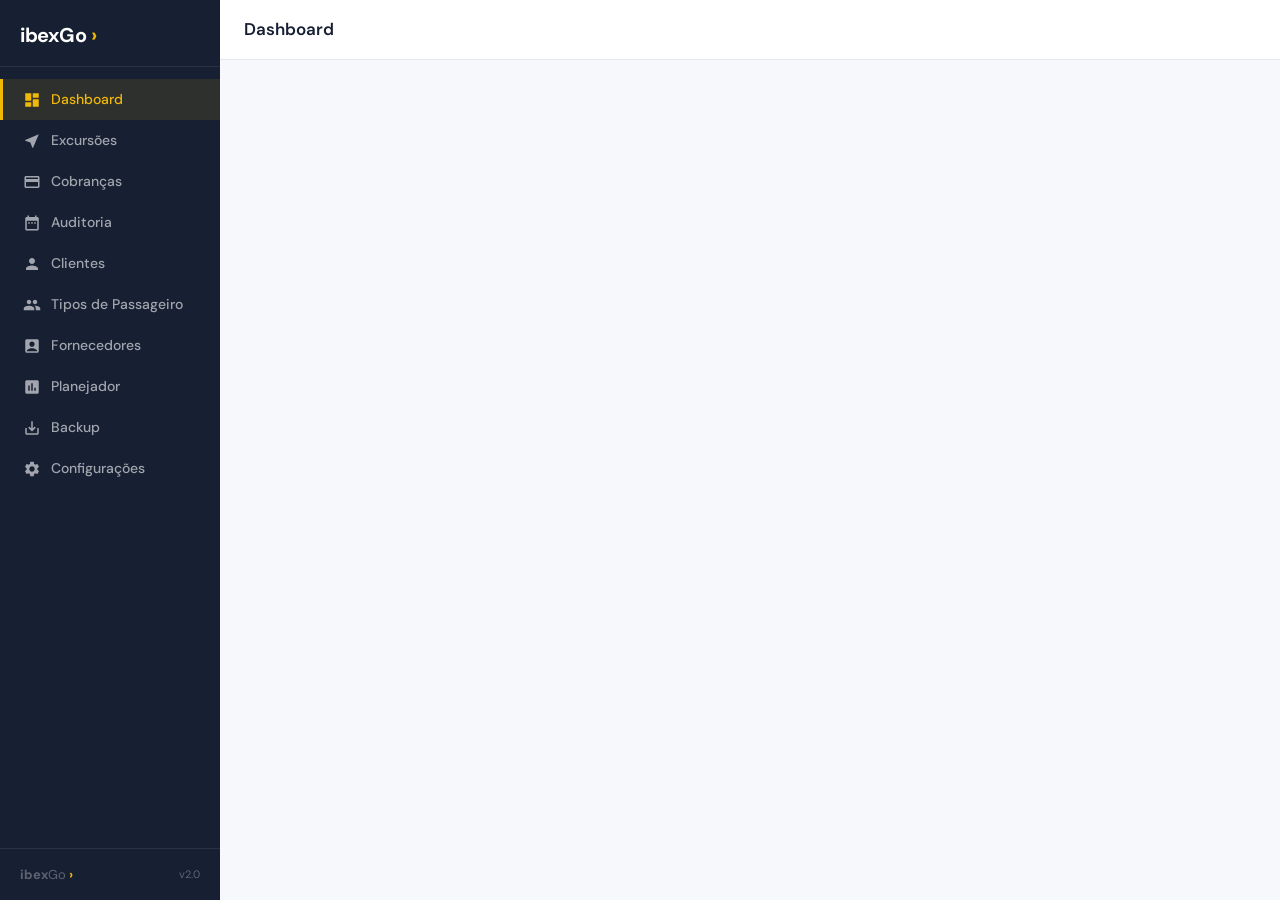
==== static/index.html @ 439acfa5 "v 0.01" ====
<!DOCTYPE html>
<!-- ARQUIVO: ibexgo/Abrir Organizador.html -->
<html lang="pt-BR">
<head>
  <meta charset="UTF-8"/>
  <meta name="viewport" content="width=device-width, initial-scale=1.0"/>
  <title>ibexGo — Organizador de Excursões</title>
  <link rel="preconnect" href="https://fonts.googleapis.com"/>
  <link href="https://fonts.googleapis.com/css2?family=DM+Sans:wght@300;400;500;600;700&display=swap" rel="stylesheet"/>
  <link rel="stylesheet" href="assets/css/style.css"/>
</head>
<body>
<aside class="sidebar" id="sidebar">
  <div class="sidebar-brand">
    <span class="brand-text"><b>ibex</b>Go <span class="brand-arrow">›</span></span>
  </div>
  <nav class="sidebar-nav">
    <a href="#" class="nav-item active" data-page="dashboard">
      <svg viewBox="0 0 24 24"><path d="M3 13h8V3H3v10zm0 8h8v-6H3v6zm10 0h8V11h-8v10zm0-18v6h8V3h-8z"/></svg>Dashboard</a>
    <a href="#" class="nav-item" data-page="excursoes">
      <svg viewBox="0 0 24 24"><path d="M21 3L3 10.53v.98l6.84 2.65L12.48 21h.98L21 3z"/></svg>Excursões</a>
    <a href="#" class="nav-item" data-page="cobrancas">
      <svg viewBox="0 0 24 24"><path d="M20 4H4c-1.11 0-2 .89-2 2v12c0 1.11.89 2 2 2h16c1.11 0 2-.89 2-2V6c0-1.11-.89-2-2-2zm0 14H4v-6h16v6zm0-10H4V6h16v2z"/></svg>Cobranças</a>
    <a href="#" class="nav-item" data-page="auditoria">
      <svg viewBox="0 0 24 24"><path d="M9 11H7v2h2v-2zm4 0h-2v2h2v-2zm4 0h-2v2h2v-2zm2-7h-1V2h-2v2H8V2H6v2H5c-1.11 0-1.99.9-1.99 2L3 20c0 1.1.89 2 2 2h14c1.1 0 2-.9 2-2V6c0-1.1-.9-2-2-2zm0 16H5V9h14v11z"/></svg>Auditoria</a>
    <a href="#" class="nav-item" data-page="clientes">
      <svg viewBox="0 0 24 24"><path d="M12 12c2.21 0 4-1.79 4-4s-1.79-4-4-4-4 1.79-4 4 1.79 4 4 4zm0 2c-2.67 0-8 1.34-8 4v2h16v-2c0-2.66-5.33-4-8-4z"/></svg>Clientes</a>
    <a href="#" class="nav-item" data-page="tiposPassageiro">
      <svg viewBox="0 0 24 24"><path d="M16 11c1.66 0 2.99-1.34 2.99-3S17.66 5 16 5c-1.66 0-3 1.34-3 3s1.34 3 3 3zm-8 0c1.66 0 2.99-1.34 2.99-3S9.66 5 8 5C6.34 5 5 6.34 5 8s1.34 3 3 3zm0 2c-2.33 0-7 1.17-7 3.5V19h14v-2.5c0-2.33-4.67-3.5-7-3.5zm8 0c-.29 0-.62.02-.97.05 1.16.84 1.97 1.97 1.97 3.45V19h6v-2.5c0-2.33-4.67-3.5-7-3.5z"/></svg>Tipos de Passageiro</a>
    <a href="#" class="nav-item" data-page="fornecedores">
      <svg viewBox="0 0 24 24"><path d="M19 3H5c-1.1 0-2 .9-2 2v14c0 1.1.9 2 2 2h14c1.1 0 2-.9 2-2V5c0-1.1-.9-2-2-2zm-7 3c1.93 0 3.5 1.57 3.5 3.5S13.93 13 12 13s-3.5-1.57-3.5-3.5S10.07 6 12 6zm7 13H5v-.23c0-.62.28-1.2.76-1.58C7.47 15.82 9.64 15 12 15s4.53.82 6.24 2.19c.48.38.76.97.76 1.58V19z"/></svg>Fornecedores</a>
    <a href="#" class="nav-item" data-page="planejador">
      <svg viewBox="0 0 24 24"><path d="M19 3H5c-1.1 0-2 .9-2 2v14c0 1.1.9 2 2 2h14c1.1 0 2-.9 2-2V5c0-1.1-.9-2-2-2zM9 17H7v-7h2v7zm4 0h-2V7h2v10zm4 0h-2v-4h2v4z"/></svg>Planejador</a>
    <a href="#" class="nav-item" data-page="backup">
      <svg viewBox="0 0 24 24"><path d="M19 12v7H5v-7H3v7c0 1.1.9 2 2 2h14c1.1 0 2-.9 2-2v-7h-2zm-6 .67l2.59-2.58L17 11.5l-5 5-5-5 1.41-1.41L11 12.67V3h2z"/></svg>Backup</a>
    <a href="#" class="nav-item" data-page="configuracoes">
      <svg viewBox="0 0 24 24"><path d="M19.14 12.94c.04-.3.06-.61.06-.94 0-.32-.02-.64-.07-.94l2.03-1.58c.18-.14.23-.41.12-.61l-1.92-3.32c-.12-.22-.37-.29-.59-.22l-2.39.96c-.5-.38-1.03-.7-1.62-.94l-.36-2.54c-.04-.24-.24-.41-.48-.41h-3.84c-.24 0-.43.17-.47.41l-.36 2.54c-.59.24-1.13.57-1.62.94l-2.39-.96c-.22-.08-.47 0-.59.22L2.74 8.87c-.12.21-.08.47.12.61l2.03 1.58c-.05.3-.09.63-.09.94s.02.64.07.94l-2.03 1.58c-.18.14-.23.41-.12.61l1.92 3.32c.12.22.37.29.59.22l2.39-.96c.5.38 1.03.7 1.62.94l.36 2.54c.05.24.24.41.48.41h3.84c.24 0 .44-.17.47-.41l.36-2.54c.59-.24 1.13-.56 1.62-.94l2.39.96c.22.08.47 0 .59-.22l1.92-3.32c.12-.22.07-.47-.12-.61l-2.01-1.58zM12 15.6c-1.98 0-3.6-1.62-3.6-3.6s1.62-3.6 3.6-3.6 3.6 1.62 3.6 3.6-1.62 3.6-3.6 3.6z"/></svg>Configurações</a>
  </nav>
  <div class="sidebar-footer">
    <span><b>ibex</b>Go <span class="brand-arrow">›</span></span>
    <small>v2.0</small>
  </div>
</aside>

<div class="main-wrapper">
  <header class="topbar">
    <button class="menu-toggle" id="menuToggle">
      <svg viewBox="0 0 24 24"><path d="M3 18h18v-2H3v2zm0-5h18v-2H3v2zm0-7v2h18V6H3z"/></svg>
    </button>
    <div class="topbar-title" id="topbarTitle">Dashboard</div>
    <div id="backupIndicator" style="display:flex;align-items:center;margin-right:4px"></div>
    <div class="topbar-actions" id="topbarActions"></div>
  </header>
  <main class="content" id="mainContent"></main>
</div>

<div class="modal-overlay" id="modalOverlay" style="display:none">
  <div class="modal" id="modal">
    <div class="modal-header">
      <h3 id="modalTitle">Título</h3>
      <button class="modal-close" id="modalClose">✕</button>
    </div>
    <div class="modal-body" id="modalBody"></div>
    <div class="modal-footer" id="modalFooter"></div>
  </div>
</div>
<div class="toast-container" id="toastContainer"></div>

<script src="assets/js/db.js"></script>
<script src="assets/js/utils.js"></script>
<script src="assets/js/license.js"></script>
<script src="assets/js/backup.js"></script>
<script src="assets/js/pdf.js"></script>
<script src="assets/js/planner.js"></script>
<script src="assets/js/xlsx.full.min.js"></script>
<script src="assets/js/app-excel.js"></script>
<script src="assets/js/app-core.js"></script>
<script src="assets/js/app-excursao.js"></script>
<script src="assets/js/app-global.js"></script>
<script src="assets/js/app-utils.js"></script>
</body>
</html>
---- static/assets/css/style.css ----
/* ==============================================
   ARQUIVO: ibexgo/assets/css/style.css
   ============================================== */

*, *::before, *::after { box-sizing: border-box; margin: 0; padding: 0; }

:root {
  --blue: #14539B;
  --gold: #F2B807;
  --white: #FFFFFF;
  --bg: #F6F8FB;
  --dark: #172033;
  --gray: #667085;
  --green: #12B76A;
  --red: #F04438;
  --orange: #F79009;
  --border: #E4E7EC;
  --shadow: 0 1px 4px rgba(20,40,80,.07), 0 4px 16px rgba(20,40,80,.06);
  --shadow-md: 0 4px 24px rgba(20,40,80,.12);
  --radius: 12px;
  --radius-sm: 8px;
  --sidebar-w: 220px;
  --topbar-h: 60px;
}

body {
  font-family: 'DM Sans', system-ui, sans-serif;
  background: var(--bg);
  color: var(--dark);
  font-size: 15px;
  line-height: 1.5;
  display: flex;
  min-height: 100vh;
}

/* ===== SIDEBAR ===== */
.sidebar {
  width: var(--sidebar-w);
  background: var(--dark);
  display: flex;
  flex-direction: column;
  position: fixed;
  top: 0; left: 0; bottom: 0;
  z-index: 100;
  transition: transform .25s ease;
}
.sidebar-brand { padding: 20px 20px 16px; border-bottom: 1px solid rgba(255,255,255,.08); }
.brand-text { font-size: 20px; font-weight: 700; color: #fff; letter-spacing: -.3px; }
.brand-arrow { color: var(--gold); font-weight: 800; }
.sidebar-nav { flex: 1; padding: 12px 0; }
.nav-item {
  display: flex; align-items: center; gap: 10px;
  padding: 10px 20px;
  color: rgba(255,255,255,.6);
  text-decoration: none;
  font-size: 14px; font-weight: 500;
  transition: background .15s, color .15s;
  border-left: 3px solid transparent;
}
.nav-item svg { width: 18px; height: 18px; fill: currentColor; flex-shrink: 0; }
.nav-item:hover { background: rgba(255,255,255,.06); color: #fff; }
.nav-item.active { background: rgba(242,184,7,.1); color: var(--gold); border-left-color: var(--gold); }
.sidebar-footer {
  padding: 16px 20px;
  border-top: 1px solid rgba(255,255,255,.08);
  color: rgba(255,255,255,.3);
  font-size: 13px;
  display: flex; align-items: center; justify-content: space-between;
}

/* ===== TOPBAR ===== */
.main-wrapper { margin-left: var(--sidebar-w); flex: 1; min-height: 100vh; display: flex; flex-direction: column; }
.topbar {
  height: var(--topbar-h);
  background: var(--white);
  border-bottom: 1px solid var(--border);
  display: flex; align-items: center; gap: 12px;
  padding: 0 24px;
  position: sticky; top: 0; z-index: 50;
}
.menu-toggle { display: none; background: none; border: none; cursor: pointer; padding: 4px; color: var(--dark); }
.menu-toggle svg { width: 22px; height: 22px; fill: currentColor; }
.topbar-title { font-size: 17px; font-weight: 600; flex: 1; }
.topbar-actions { display: flex; gap: 8px; align-items: center; }

/* ===== CONTENT ===== */
.content { flex: 1; padding: 28px 28px 48px; max-width: 1200px; width: 100%; }

/* ===== CARDS ===== */
.card { background: var(--white); border-radius: var(--radius); box-shadow: var(--shadow); border: 1px solid var(--border); }
.card-body { padding: 20px 24px; }
.card-header { padding: 18px 24px 0; display: flex; align-items: center; justify-content: space-between; }
.card-title { font-size: 14px; font-weight: 600; color: var(--gray); text-transform: uppercase; letter-spacing: .5px; }

/* ===== STAT CARDS ===== */
.stats-grid { display: grid; grid-template-columns: repeat(auto-fill, minmax(200px, 1fr)); gap: 16px; margin-bottom: 28px; }
.stat-card { background: var(--white); border-radius: var(--radius); border: 1px solid var(--border); padding: 20px 22px; }
.stat-label { font-size: 12px; font-weight: 600; color: var(--gray); text-transform: uppercase; letter-spacing: .5px; margin-bottom: 6px; }
.stat-value { font-size: 22px; font-weight: 700; color: var(--dark); letter-spacing: -.5px; line-height: 1.2; word-break: break-word; overflow-wrap: break-word; }
.stat-value.green { color: var(--green); }
.stat-value.orange { color: var(--orange); }
.stat-value.red { color: var(--red); }
.stat-value.blue { color: var(--blue); }
/* Valores monetários nos KPI cards: escala menor para não estourar */
.stat-card .sv-currency { font-size: clamp(14px, 1.4vw, 20px); }
/* Nas células da tabela: tamanho fixo normal */
td.sv-currency { font-size: 14px !important; }

/* ===== EXCURSAO CARDS ===== */
.excursoes-grid { display: grid; grid-template-columns: repeat(auto-fill, minmax(320px, 1fr)); gap: 20px; }
.exc-card {
  background: var(--white);
  border-radius: var(--radius);
  border: 1px solid var(--border);
  box-shadow: var(--shadow);
  overflow: hidden;
  cursor: pointer;
  transition: box-shadow .15s, transform .1s;
}
.exc-card:hover { box-shadow: var(--shadow-md); transform: translateY(-2px); }
.exc-card-header { padding: 18px 20px 14px; border-bottom: 1px solid var(--border); display: flex; align-items: flex-start; justify-content: space-between; gap: 10px; }
.exc-card-label { width: 10px; height: 10px; border-radius: 50%; flex-shrink: 0; margin-top: 5px; }
.exc-card-info { flex: 1; }
.exc-card-name { font-size: 16px; font-weight: 700; color: var(--dark); }
.exc-card-dest { font-size: 13px; color: var(--gray); margin-top: 2px; }
.exc-card-date { font-size: 12px; color: var(--gray); background: var(--bg); padding: 3px 8px; border-radius: 20px; white-space: nowrap; }
.exc-card-body { padding: 14px 20px; }
.exc-card-row { display: flex; align-items: center; justify-content: space-between; font-size: 13px; color: var(--gray); margin-bottom: 6px; }
.exc-card-row span:last-child { font-weight: 600; color: var(--dark); }
.exc-card-footer { padding: 12px 20px; background: var(--bg); display: flex; align-items: center; justify-content: space-between; }

/* ===== BADGES ===== */
.badge {
  display: inline-flex; align-items: center; gap: 5px;
  padding: 3px 10px; border-radius: 20px;
  font-size: 12px; font-weight: 600;
}
.badge-green  { background: #DCFCE7; color: #16A34A; }
.badge-yellow { background: #FEF9C3; color: #A16207; }
.badge-orange { background: #FFEDD5; color: #C2410C; }
.badge-red    { background: #FEE2E2; color: #B91C1C; }
.badge-blue   { background: #DBEAFE; color: #1D4ED8; }
.badge-gray   { background: #F3F4F6; color: #6B7280; }

/* ===== BUTTONS ===== */
.btn {
  display: inline-flex; align-items: center; gap: 7px;
  padding: 9px 18px;
  border-radius: var(--radius-sm);
  font-family: 'DM Sans', sans-serif;
  font-size: 14px; font-weight: 600;
  border: none; cursor: pointer;
  transition: opacity .15s, transform .1s, background .15s;
  text-decoration: none;
  white-space: nowrap;
}
.btn:hover { opacity: .88; }
.btn:active { transform: scale(.98); }
.btn-primary { background: var(--blue); color: #fff; }
.btn-primary:hover { opacity: 1; background: #1161b3; }
.btn-gold { background: var(--gold); color: var(--dark); }
.btn-gold:hover { opacity: 1; background: #e0aa00; }
.btn-outline { background: transparent; color: var(--dark); border: 1.5px solid var(--border); }
.btn-outline:hover { opacity: 1; background: var(--bg); border-color: #c8cfd9; }
.btn-danger { background: var(--red); color: #fff; }
.btn-danger:hover { opacity: 1; background: #d63027; }
.btn-success { background: var(--green); color: #fff; }
.btn-sm { padding: 6px 12px; font-size: 13px; }
.btn svg { width: 16px; height: 16px; fill: currentColor; flex-shrink: 0; }

/* ===== FORMS ===== */
.form-group { margin-bottom: 18px; }
.form-label { display: block; font-size: 13px; font-weight: 600; color: var(--dark); margin-bottom: 6px; }
.form-control {
  width: 100%; padding: 9px 13px;
  border: 1.5px solid var(--border);
  border-radius: var(--radius-sm);
  font-family: 'DM Sans', sans-serif;
  font-size: 14px; color: var(--dark);
  background: var(--white);
  outline: none; transition: border-color .15s, box-shadow .15s;
}
.form-control:focus { border-color: var(--blue); box-shadow: 0 0 0 3px rgba(20,83,155,.1); }
.form-control::placeholder { color: #b0b7c3; }
select.form-control { cursor: pointer; }
.form-row { display: grid; grid-template-columns: repeat(auto-fill, minmax(200px, 1fr)); gap: 16px; }
.form-hint { font-size: 12px; color: var(--gray); margin-top: 4px; }

/* ===== TABLE ===== */
.table-wrapper { overflow-x: auto; border-radius: var(--radius); border: 1px solid var(--border); }
table { width: 100%; border-collapse: collapse; background: var(--white); }
thead tr { background: var(--bg); }
th { padding: 11px 14px; text-align: left; font-size: 12px; font-weight: 700; color: var(--gray); text-transform: uppercase; letter-spacing: .4px; border-bottom: 1px solid var(--border); white-space: nowrap; }
td { padding: 12px 14px; font-size: 14px; color: var(--dark); border-bottom: 1px solid var(--border); vertical-align: middle; }
tbody tr:last-child td { border-bottom: none; }
tbody tr:hover { background: #F9FAFB; }
.td-actions { display: flex; gap: 6px; }

/* ===== TABS ===== */
.tabs { display: flex; gap: 2px; border-bottom: 2px solid var(--border); margin-bottom: 24px; overflow-x: auto; }
.tab-btn {
  padding: 10px 16px;
  font-family: 'DM Sans', sans-serif;
  font-size: 14px; font-weight: 500;
  color: var(--gray); background: none; border: none;
  cursor: pointer; border-bottom: 2px solid transparent;
  margin-bottom: -2px; white-space: nowrap;
  transition: color .15s;
}
.tab-btn.active { color: var(--blue); border-bottom-color: var(--blue); font-weight: 600; }
.tab-btn:hover:not(.active) { color: var(--dark); }

/* ===== MODAL ===== */
.modal-overlay {
  position: fixed; inset: 0;
  background: rgba(23,32,51,.55);
  display: flex; align-items: center; justify-content: center;
  z-index: 200; padding: 20px;
  backdrop-filter: blur(2px);
}
.modal {
  background: var(--white);
  border-radius: var(--radius);
  box-shadow: var(--shadow-md);
  width: 100%; max-width: 600px;
  max-height: 90vh;
  display: flex; flex-direction: column;
  animation: modalIn .2s ease;
}
@keyframes modalIn { from { opacity:0; transform:scale(.96) translateY(8px); } to { opacity:1; transform:scale(1) translateY(0); } }
.modal-header { padding: 20px 24px 16px; border-bottom: 1px solid var(--border); display: flex; align-items: center; justify-content: space-between; flex-shrink: 0; }
.modal-header h3 { font-size: 17px; font-weight: 700; }
.modal-close { background: none; border: none; font-size: 18px; cursor: pointer; color: var(--gray); padding: 4px 8px; border-radius: 6px; line-height: 1; }
.modal-close:hover { background: var(--bg); color: var(--dark); }
.modal-body { padding: 20px 24px; overflow-y: auto; flex: 1; }
.modal-footer { padding: 14px 24px; border-top: 1px solid var(--border); display: flex; justify-content: flex-end; gap: 10px; flex-shrink: 0; }
.modal-lg { max-width: 800px; }
.modal-xl { max-width: 960px; }

/* ===== TOAST ===== */
.toast-container { position: fixed; bottom: 24px; right: 24px; z-index: 500; display: flex; flex-direction: column; gap: 10px; pointer-events: none; }
.toast {
  background: var(--dark); color: #fff;
  padding: 12px 18px; border-radius: var(--radius-sm);
  font-size: 14px; font-weight: 500;
  box-shadow: var(--shadow-md);
  animation: toastIn .25s ease;
  min-width: 240px;
  display: flex; align-items: center; gap: 10px;
  border-left: 4px solid var(--green);
  pointer-events: all;
}
.toast.error { border-left-color: var(--red); }
.toast.warn  { border-left-color: var(--orange); }
@keyframes toastIn { from { opacity:0; transform:translateX(30px); } to { opacity:1; transform:translateX(0); } }

/* ===== SEAT MAP ===== */
.seat-map-wrap { background: var(--bg); border-radius: var(--radius); padding: 20px; border: 1px solid var(--border); }
.seat-bus { display: flex; flex-direction: column; gap: 8px; max-width: 340px; margin: 0 auto; }
.seat-row { display: grid; grid-template-columns: 1fr 1fr 40px 1fr 1fr; gap: 6px; align-items: center; }
.seat {
  width: 100%; aspect-ratio: 1;
  border-radius: var(--radius-sm);
  border: 1.5px solid var(--border);
  background: var(--white);
  cursor: pointer;
  font-size: 11px; font-weight: 600;
  display: flex; flex-direction: column;
  align-items: center; justify-content: center;
  gap: 2px;
  transition: transform .1s, box-shadow .1s;
  min-height: 52px;
  text-align: center;
  line-height: 1.2;
  padding: 3px;
  overflow: hidden;
}
.seat:hover { transform: scale(1.06); box-shadow: 0 2px 8px rgba(0,0,0,.14); }
.seat.free      { background: var(--white); border-color: var(--border); color: var(--gray); }
.seat.reserved  { background: #FEF9C3; border-color: #FDE047; color: #A16207; }
.seat.confirmed { background: #DCFCE7; border-color: #86EFAC; color: #166534; }
.seat.blocked   { background: #F3F4F6; border-color: #D1D5DB; color: #9CA3AF; cursor: not-allowed; }
.seat.cancelled { background: #FEE2E2; border-color: #FCA5A5; color: #B91C1C; }
.seat-legend { display: flex; flex-wrap: wrap; gap: 12px; margin-top: 16px; }
.legend-item { display: flex; align-items: center; gap: 6px; font-size: 12px; color: var(--gray); }
.legend-dot { width: 14px; height: 14px; border-radius: 4px; border: 1.5px solid; flex-shrink: 0; }

/* ===== FINANCIAL SUMMARY ===== */
.fin-summary { background: var(--white); border-radius: var(--radius); border: 1px solid var(--border); padding: 20px 24px; }
.fin-bar-wrap { margin: 16px 0 8px; }
.fin-bar-track { background: var(--border); border-radius: 20px; height: 10px; overflow: hidden; }
.fin-bar-fill { height: 100%; border-radius: 20px; background: var(--green); transition: width .5s ease; }
.fin-bar-fill.orange { background: var(--orange); }
.fin-bar-fill.red { background: var(--red); }
.fin-msg { margin-top: 12px; padding: 12px 16px; border-radius: var(--radius-sm); font-size: 14px; font-weight: 500; }
.fin-msg.success { background: #DCFCE7; color: #166534; }
.fin-msg.warn    { background: #FFEDD5; color: #C2410C; }
.fin-msg.danger  { background: #FEE2E2; color: #B91C1C; }

/* ===== PAGE HEADER ===== */
.page-header { display: flex; align-items: center; justify-content: space-between; margin-bottom: 24px; gap: 12px; flex-wrap: wrap; }
.page-header h1 { font-size: 22px; font-weight: 700; }
.page-header-sub { font-size: 14px; color: var(--gray); margin-top: 2px; }
.section-title { font-size: 16px; font-weight: 700; margin-bottom: 14px; }

/* ===== FILTER BAR ===== */
.filter-bar { display: flex; gap: 10px; margin-bottom: 16px; flex-wrap: wrap; }
.search-input { flex: 1; min-width: 200px; }

/* ===== EXCURSAO DETAIL ===== */
.back-link { display: inline-flex; align-items: center; gap: 6px; font-size: 14px; font-weight: 500; color: var(--blue); text-decoration: none; margin-bottom: 18px; cursor: pointer; background: none; border: none; }
.back-link:hover { text-decoration: underline; }
.back-link svg { width: 16px; height: 16px; fill: currentColor; }
.exc-detail-hero { background: var(--blue); color: #fff; border-radius: var(--radius); padding: 24px 28px; margin-bottom: 24px; }
.exc-detail-hero h1 { font-size: 22px; font-weight: 700; }
.exc-detail-hero .sub { opacity: .75; font-size: 14px; margin-top: 4px; }
.exc-detail-hero { background: var(--blue); color: #fff; border-radius: var(--radius); padding: 24px 28px; margin-bottom: 24px; }
.exc-detail-hero h1 { font-size: 22px; font-weight: 700; }
.exc-detail-hero .sub { opacity: .75; font-size: 14px; margin-top: 4px; }
.exc-detail-stats { display: grid; grid-template-columns: repeat(6, 1fr); gap: 10px; margin-top: 18px; }
.exc-hero-stat { background: rgba(255,255,255,.12); border-radius: var(--radius-sm); padding: 12px 14px; min-width: 0; overflow: hidden; }
.exc-hero-stat-wide { grid-column: span 2; }
.exc-hero-stat .label { font-size: 11px; opacity: .7; text-transform: uppercase; letter-spacing: .4px; margin-bottom: 4px; white-space: nowrap; overflow: hidden; text-overflow: ellipsis; }
.exc-hero-stat .value { font-size: 18px; font-weight: 700; line-height: 1.2; white-space: nowrap; overflow: hidden; text-overflow: ellipsis; }
.exc-hero-stat .hero-currency { font-size: 16px; white-space: nowrap; overflow: hidden; text-overflow: ellipsis; }

/* ===== EMPTY STATE ===== */
.empty-state { text-align: center; padding: 48px 20px; color: var(--gray); }
.empty-state svg { width: 56px; height: 56px; fill: var(--border); margin-bottom: 14px; }
.empty-state h3 { font-size: 16px; font-weight: 600; color: var(--dark); margin-bottom: 6px; }

/* ===== DIVIDER ===== */
.divider { border: none; border-top: 1px solid var(--border); margin: 20px 0; }

/* ===== COLOR PICKER ===== */
.color-picker-row { display: flex; gap: 8px; flex-wrap: wrap; }
.color-opt { width: 28px; height: 28px; border-radius: 50%; cursor: pointer; border: 3px solid transparent; transition: border-color .1s, transform .1s; }
.color-opt:hover { transform: scale(1.15); }
.color-opt.selected { border-color: var(--dark); }

/* ===== STATUS RÁPIDO (select inline na tabela) ===== */
.status-select {
  font-size: 12px; font-weight: 600;
  border: none; border-radius: 20px;
  padding: 3px 8px; cursor: pointer;
  appearance: none; outline: none;
  background: #F3F4F6; color: #6B7280;
}
.status-select.confirmado { background: #DCFCE7; color: #16A34A; }
.status-select.reservado  { background: #FEF9C3; color: #A16207; }
.status-select.pendente   { background: #FFEDD5; color: #C2410C; }
.status-select.cancelado  { background: #FEE2E2; color: #B91C1C; }

/* ===== RELATÓRIOS ===== */
.relatorios-grid { display: grid; grid-template-columns: repeat(auto-fill, minmax(260px, 1fr)); gap: 16px; }
.relatorio-card { background: var(--white); border-radius: var(--radius); border: 1px solid var(--border); padding: 22px 24px; }
.relatorio-card-icon { width: 44px; height: 44px; border-radius: 10px; display: flex; align-items: center; justify-content: center; margin-bottom: 14px; }
.relatorio-card-icon svg { width: 22px; height: 22px; fill: currentColor; }
.relatorio-card-title { font-size: 15px; font-weight: 700; margin-bottom: 6px; }
.relatorio-card-desc { font-size: 13px; color: var(--gray); margin-bottom: 16px; line-height: 1.5; }
.icon-blue   { background: #EFF6FF; color: var(--blue); }
.icon-green  { background: #F0FDF4; color: var(--green); }
.icon-orange { background: #FFF7ED; color: var(--orange); }
.icon-gold   { background: #FEFCE8; color: #A16207; }
.icon-red    { background: #FFF1F2; color: var(--red); }
.icon-gray   { background: var(--bg); color: var(--gray); }

/* ===== BACKUP PAGE ===== */
.backup-info-card { background: #FFFDF5; border: 1px solid #F2E8B0; border-left: 4px solid var(--orange); border-radius: var(--radius); padding: 18px 22px; max-width: 680px; }

/* ===== WHATSAPP BUTTON ===== */
.wa-btn {
  display: inline-flex;
  align-items: center;
  gap: 4px;
  color: #25D366;
  text-decoration: none;
  margin-left: 6px;
  vertical-align: middle;
  transition: opacity .15s;
}
.wa-btn:hover { opacity: .75; }
.wa-btn svg { width: 16px; height: 16px; }

.btn-wa {
  background: #25D366;
  color: #fff;
  border: none;
  display: inline-flex;
  align-items: center;
  gap: 5px;
  padding: 5px 10px;
  border-radius: var(--radius-sm);
  font-size: 13px;
  font-weight: 600;
  text-decoration: none;
  cursor: pointer;
  transition: opacity .15s;
  white-space: nowrap;
}
.btn-wa:hover { opacity: .85; }

/* ===== COBRANÇAS ===== */
.badge-blue { background: #DBEAFE; color: #1D4ED8; }

/* ===== CONFIGURAÇÕES ===== */
.cfg-section { max-width: 680px; }

/* ===== PRINT ===== */
@media print {
  .sidebar, .topbar, .tabs, .back-link, .btn, .no-print { display: none !important; }
  .main-wrapper { margin-left: 0; }
  .content { padding: 0; max-width: 100%; }
  body { background: #fff; font-size: 13px; }
  .exc-detail-hero { border-radius: 0; }
  table { page-break-inside: auto; }
  tr { page-break-inside: avoid; }
}

/* ===== RESPONSIVE ===== */
@media (max-width: 768px) {
  .sidebar { transform: translateX(-100%); }
  .sidebar.open { transform: translateX(0); }
  .main-wrapper { margin-left: 0; }
  .menu-toggle { display: flex; }
  .content { padding: 16px 14px 48px; }
  .stats-grid { grid-template-columns: repeat(2, 1fr); }
  .excursoes-grid { grid-template-columns: 1fr; }
  .exc-detail-stats { grid-template-columns: repeat(3, 1fr); }
  .form-row { grid-template-columns: 1fr; }
  .topbar { padding: 0 14px; }
  .relatorios-grid { grid-template-columns: 1fr; }
}
@media (max-width: 480px) {
  .stats-grid { grid-template-columns: 1fr; }
  .exc-detail-stats { grid-template-columns: repeat(2, 1fr); }
}

/* ===== OVERLAY SIDEBAR (mobile) ===== */
.sidebar-overlay { display: none; position: fixed; inset: 0; background: rgba(23,32,51,.4); z-index: 99; }
.sidebar-overlay.visible { display: block; }

/* ===== MISC ===== */
.text-gray   { color: var(--gray); }
.text-green  { color: var(--green); }
.text-red    { color: var(--red); }
.text-orange { color: var(--orange); }
.text-blue   { color: var(--blue); }
.fw-600 { font-weight: 600; }
.fw-700 { font-weight: 700; }
.mt-4  { margin-top: 4px; }
.mt-8  { margin-top: 8px; }
.mt-16 { margin-top: 16px; }
.mt-24 { margin-top: 24px; }
.mb-8  { margin-bottom: 8px; }
.mb-16 { margin-bottom: 16px; }
.gap-8 { gap: 8px; }
.flex  { display: flex; }
.flex-center  { display: flex; align-items: center; }
.flex-between { display: flex; align-items: center; justify-content: space-between; }
.flex-wrap { flex-wrap: wrap; }
.w-full { width: 100%; justify-content: center; }

/* ===== FORM SECTIONS ===== */
.form-section-title {
  font-size: 12px; font-weight: 700; color: var(--gray);
  text-transform: uppercase; letter-spacing: .5px;
  border-bottom: 1px solid var(--border); padding-bottom: 6px; margin-bottom: 12px;
}

/* ===== RESERVA GRUPOS ===== */
.reserva-grupo { background: var(--white); border: 1px solid var(--border); border-radius: var(--radius); margin-bottom: 12px; overflow: hidden; }
.reserva-grupo-header { display: flex; align-items: center; justify-content: space-between; padding: 14px 18px; cursor: pointer; background: var(--bg); gap: 12px; }
.reserva-grupo-header:hover { background: #edf0f5; }
.reserva-grupo-body { padding: 0 0 8px; }

/* ===== PLANNER STYLES ===== */
.planner-title { font-size: 20px; font-weight: 700; margin-bottom: 16px; }
.planner-card { background: var(--white); border: 1px solid var(--border); border-radius: var(--radius); padding: 24px; box-shadow: var(--shadow); margin-bottom: 20px; }
.planner-steps { display: flex; gap: 4px; margin-bottom: 24px; flex-wrap: wrap; }
.planner-step {
  padding: 6px 14px; border-radius: 20px; font-size: 13px; font-weight: 500;
  background: var(--bg); color: var(--gray); border: 1px solid var(--border); cursor: pointer;
  transition: all .15s;
}
.planner-step.active { background: var(--blue); color: #fff; border-color: var(--blue); }
.planner-step.done { background: var(--green-light); color: #166534; border-color: #86EFAC; }
.sim-cards-grid { display: grid; grid-template-columns: repeat(auto-fill, minmax(300px, 1fr)); gap: 18px; }
.sim-card { background: var(--white); border: 1px solid var(--border); border-radius: var(--radius); overflow: hidden; box-shadow: var(--shadow); transition: box-shadow .15s, transform .1s; }
.sim-card:hover { box-shadow: var(--shadow-md); transform: translateY(-2px); }
.sim-card-header { padding: 16px 18px 12px; border-bottom: 1px solid var(--border); display: flex; align-items: flex-start; gap: 10px; }
.sim-card-color { width: 10px; height: 10px; border-radius: 50%; flex-shrink: 0; margin-top: 5px; }
.sim-card-info { flex: 1; }
.sim-card-nome { font-size: 15px; font-weight: 700; }
.sim-card-body { padding: 12px 18px; }
.sim-row { display: flex; align-items: center; justify-content: space-between; font-size: 13px; color: var(--gray); padding: 4px 0; }
.sim-row span:last-child { font-weight: 600; color: var(--dark); }
.sim-card-footer { padding: 12px 18px; background: var(--bg); display: flex; align-items: center; justify-content: space-between; gap: 8px; }
.result-status-bar { border-radius: var(--radius); padding: 18px 22px; display: flex; align-items: flex-start; gap: 14px; margin-bottom: 20px; }
.result-bar-green  { background: var(--green-light); }
.result-bar-yellow { background: var(--yellow-light); }
.result-bar-red    { background: var(--red-light); }
.result-status-icon { font-size: 24px; flex-shrink: 0; }
.result-status-title { font-weight: 700; font-size: 16px; margin-bottom: 4px; }
.result-status-msg { font-size: 14px; }
.result-detail-row { display: flex; align-items: center; justify-content: space-between; padding: 8px 0; border-bottom: 1px solid var(--border); font-size: 14px; }
.result-detail-row:last-child { border-bottom: none; }
.plano-final-wrap { background: var(--white); border: 1px solid var(--border); border-radius: var(--radius); padding: 28px; box-shadow: var(--shadow); }
.plano-header { display: flex; justify-content: space-between; align-items: center; margin-bottom: 12px; font-size: 14px; color: var(--gray); }
.plano-nome { font-size: 24px; font-weight: 700; letter-spacing: -.3px; margin-bottom: 6px; }
.plano-meta { font-size: 14px; color: var(--gray); margin-bottom: 16px; }
.plano-obs { background: var(--bg); border-radius: var(--radius-sm); padding: 12px 16px; font-size: 14px; margin: 16px 0; }
.checklist { display: flex; flex-direction: column; gap: 8px; }
.checklist-item { display: flex; align-items: center; gap: 10px; font-size: 14px; cursor: pointer; padding: 8px 10px; border-radius: var(--radius-sm); border: 1px solid var(--border); }
.checklist-item:hover { background: var(--bg); }
.checklist-item input[type=checkbox] { width: 16px; height: 16px; cursor: pointer; flex-shrink: 0; }

/* ===== DASHBOARD ===== */
.dash-header {
  display: flex; align-items: flex-start; justify-content: space-between;
  margin-bottom: 24px; gap: 12px; flex-wrap: wrap;
}
.dash-title { font-size: 26px; font-weight: 700; color: var(--dark); letter-spacing: -.5px; }
.dash-sub   { font-size: 13px; color: var(--gray); margin-top: 3px; }

/* KPI row */
.dash-kpi-row {
  display: grid;
  grid-template-columns: repeat(6, 1fr);
  gap: 14px;
  margin-bottom: 24px;
}
.dash-kpi {
  background: var(--white);
  border: 1px solid var(--border);
  border-radius: var(--radius);
  padding: 16px;
  display: flex; flex-direction: column; gap: 10px;
  box-shadow: var(--shadow);
  transition: box-shadow .15s, transform .1s;
  cursor: default;
}
.dash-kpi:hover { box-shadow: var(--shadow-md); transform: translateY(-1px); }
.dash-kpi-lucro {
  background: linear-gradient(135deg, var(--blue) 0%, #1a6fd4 100%);
  border-color: var(--blue);
}
.dash-kpi-icon {
  width: 36px; height: 36px; border-radius: 9px;
  display: flex; align-items: center; justify-content: center; flex-shrink: 0;
}
.dash-kpi-icon svg { width: 18px; height: 18px; fill: currentColor; }
.dash-kpi-body { display: flex; flex-direction: column; gap: 3px; }
.dash-kpi-val  { font-size: 20px; font-weight: 700; color: var(--dark); letter-spacing: -.4px; line-height: 1.1; }
.dash-kpi-currency { font-size: clamp(13px,1.3vw,19px); }
.dash-kpi-lbl  { font-size: 11px; font-weight: 600; color: var(--gray); text-transform: uppercase; letter-spacing: .4px; }
.dash-kpi-trend { font-size: 11px; font-weight: 500; margin-top: auto; }
.trend-green  { color: #16A34A; }
.trend-orange { color: var(--orange); }
.trend-blue   { color: var(--blue); }
.trend-gray   { color: var(--gray); }

/* Chart row */
.dash-charts-row {
  display: grid;
  grid-template-columns: 1fr 220px 220px;
  gap: 16px;
  margin-bottom: 20px;
}
.dash-chart-card {
  background: var(--white);
  border: 1px solid var(--border);
  border-radius: var(--radius);
  padding: 18px 20px;
  box-shadow: var(--shadow);
}
.dash-chart-header { display: flex; align-items: flex-start; justify-content: space-between; margin-bottom: 14px; }
.dash-chart-title  { font-size: 14px; font-weight: 700; color: var(--dark); }
.dash-chart-sub    { font-size: 12px; color: var(--gray); margin-top: 2px; }
.dash-chart-wide   { /* takes 1fr = majority */ }

/* Bottom row */
.dash-bottom-row {
  display: grid;
  grid-template-columns: 1fr 1fr 1fr;
  gap: 16px;
}
.dash-section-card {
  background: var(--white);
  border: 1px solid var(--border);
  border-radius: var(--radius);
  padding: 18px 20px;
  box-shadow: var(--shadow);
}

/* Próximas excursões row */
.dash-exc-row {
  display: flex; align-items: center; gap: 12px;
  padding: 10px 0; border-bottom: 1px solid var(--border);
  cursor: pointer; transition: background .1s;
  border-radius: 4px; margin: 0 -4px; padding-left: 4px; padding-right: 4px;
}
.dash-exc-row:hover { background: var(--bg); }
.dash-exc-row:last-child { border-bottom: none; }
.dash-exc-dot { width: 10px; height: 10px; border-radius: 50%; flex-shrink: 0; }

/* Responsive dashboard */
@media (max-width: 1100px) {
  .dash-kpi-row    { grid-template-columns: repeat(3, 1fr); }
  .dash-charts-row { grid-template-columns: 1fr 1fr; }
  .dash-chart-wide { grid-column: 1 / -1; }
  .dash-bottom-row { grid-template-columns: 1fr 1fr; }
}
@media (max-width: 768px) {
  .dash-kpi-row    { grid-template-columns: repeat(2, 1fr); }
  .dash-charts-row { grid-template-columns: 1fr; }
  .dash-bottom-row { grid-template-columns: 1fr; }
  .dash-kpi-val    { font-size: 17px; }
}
@media (max-width: 480px) {
  .dash-kpi-row { grid-template-columns: 1fr 1fr; gap: 10px; }
}

/* ===== BACKUP SISTEMA ===== */

/* Indicador no topbar */
.bkp-indicator {
  display: inline-flex; align-items: center; gap: 5px;
  padding: 4px 10px; border-radius: 20px;
  font-size: 12px; font-weight: 600; cursor: pointer;
  white-space: nowrap; transition: opacity .15s;
}
.bkp-indicator:hover { opacity: .8; }
.bkp-indicator::before { content:''; width:7px; height:7px; border-radius:50%; background:currentColor; flex-shrink:0; }
.bkp-ok      { background:#DCFCE7; color:#16A34A; }
.bkp-atencao { background:#FEF9C3; color:#A16207; }
.bkp-risco   { background:#FFEDD5; color:#C2410C; }
.bkp-critico { background:#FEE2E2; color:#B91C1C; }

/* Lista de histórico */
.backup-hist-list { display: flex; flex-direction: column; gap: 8px; }
.backup-hist-item {
  display: flex; align-items: flex-start; justify-content: space-between;
  gap: 12px; padding: 14px 16px;
  background: var(--white); border: 1px solid var(--border);
  border-radius: var(--radius); transition: box-shadow .15s;
}
.backup-hist-item:hover { box-shadow: var(--shadow); }
.backup-hist-main  { flex: 1; min-width: 0; }
.backup-hist-nome  { font-size: 13px; font-weight: 600; color: var(--dark); word-break: break-all; margin-bottom: 6px; }
.backup-hist-meta  { display: flex; flex-wrap: wrap; gap: 8px; align-items: center; }
.backup-hist-actions { display: flex; gap: 6px; flex-shrink: 0; flex-wrap: wrap; align-items: center; }

/* Toggle switch */
.toggle-switch { position: relative; display: inline-block; width: 40px; height: 22px; flex-shrink: 0; }
.toggle-switch input { opacity: 0; width: 0; height: 0; }
.toggle-thumb {
  position: absolute; inset: 0; background: #D1D5DB;
  border-radius: 22px; cursor: pointer; transition: background .2s;
}
.toggle-thumb::before {
  content: ''; position: absolute;
  width: 16px; height: 16px; left: 3px; top: 3px;
  background: #fff; border-radius: 50%; transition: transform .2s;
}
.toggle-switch input:checked + .toggle-thumb { background: var(--green); }
.toggle-switch input:checked + .toggle-thumb::before { transform: translateX(18px); }

/* ===== PARCELAS ===== */
.parcelas-preview {
  background: var(--bg); border: 1px solid var(--border);
  border-radius: var(--radius-sm); padding: 12px 14px;
  margin-top: 4px;
}
.parcelas-title { font-size: 12px; font-weight: 600; color: var(--gray); margin-bottom: 8px; text-transform: uppercase; letter-spacing: .4px; }
.parcela-row {
  display: flex; justify-content: space-between; align-items: center;
  font-size: 13px; padding: 5px 0; border-bottom: 1px solid var(--border);
  gap: 8px;
}
.parcela-row:last-child { border-bottom: none; }
.parcela-row span:nth-child(2) { font-variant-numeric: tabular-nums; }
.parcela-row span:last-child { color: var(--gray); font-size: 12px; }

/* ===== MODAL FORM SECTIONS (card-style) ===== */
.form-section {
  background: var(--bg);
  border: 1.5px solid var(--border);
  border-radius: 10px;
  padding: 18px 20px 8px;
  margin-bottom: 16px;
}
.form-section-header {
  display: flex;
  align-items: center;
  gap: 10px;
  margin-bottom: 14px;
}
.form-section-icon {
  width: 32px; height: 32px;
  border-radius: 8px;
  background: rgba(20,83,155,.12);
  color: var(--blue);
  display: flex; align-items: center; justify-content: center;
  flex-shrink: 0;
}
.form-section-icon svg {
  width: 17px; height: 17px;
  fill: currentColor;
}
.form-section.section-highlight .form-section-icon {
  background: rgba(20,83,155,.12);
  color: var(--blue);
}
.form-section.section-money .form-section-icon {
  background: rgba(22,163,74,.12);
  color: #16A34A;
}
.form-section.section-parcela .form-section-icon {
  background: rgba(161,98,7,.12);
  color: #A16207;
}
.form-section.section-status .form-section-icon {
  background: rgba(100,100,100,.1);
  color: var(--gray);
}
.form-section-label {
  font-size: 13px;
  font-weight: 700;
  color: var(--dark);
  letter-spacing: .2px;
}
.form-section-sub {
  font-size: 11px;
  color: var(--gray);
  margin-top: 1px;
}
.form-section.section-highlight {
  border-color: var(--blue);
  background: rgba(20,83,155,.04);
}
.form-section.section-highlight .form-section-icon {
  background: var(--blue);
}
.form-section.section-money {
  border-color: #16A34A;
  background: rgba(22,163,74,.04);
}
.form-section.section-money .form-section-icon {
  background: #16A34A;
}
.form-section.section-parcela {
  border-color: var(--gold);
  background: rgba(242,184,7,.06);
}
.form-section.section-parcela .form-section-icon {
  background: #A16207;
}
/* Busca cliente — destaque */
.cliente-search-box {
  background: linear-gradient(135deg, rgba(20,83,155,.07) 0%, rgba(20,83,155,.03) 100%);
  border: 2px dashed rgba(20,83,155,.35);
  border-radius: 10px;
  padding: 14px 16px;
  margin-bottom: 16px;
}
.cliente-search-box label {
  font-size: 13px;
  font-weight: 700;
  color: var(--blue);
  margin-bottom: 8px;
  display: flex;
  align-items: center;
  gap: 6px;
}
/* Modal cliente — seção do histórico mais limpa */
.modal-cliente-header {
  display: flex;
  justify-content: space-between;
  align-items: center;
  margin-bottom: 14px;
  padding-bottom: 10px;
  border-bottom: 1px solid var(--border);
}
.modal-cliente-header h4 {
  font-size: 14px;
  font-weight: 700;
  color: var(--dark);
  margin: 0;
  display: flex;
  align-items: center;
  gap: 7px;
}
.modal-cliente-header h4 svg {
  width: 16px; height: 16px;
  fill: var(--blue);
  flex-shrink: 0;
}
.cliente-search-box label svg {
  width: 15px; height: 15px;
  fill: var(--blue);
  flex-shrink: 0;
}
/* valor-final destaque */
.valor-final-destaque {
  background: rgba(20,83,155,.06);
  border: 1.5px solid rgba(20,83,155,.2);
  border-radius: 8px;
  padding: 10px 14px;
  font-size: 18px;
  font-weight: 700;
  color: var(--blue);
  text-align: center;
}

/* ===== LOADING OVERLAY ===== */
#loadingOverlay {
  display: none;
  position: fixed;
  inset: 0;
  background: rgba(23,32,51,.45);
  z-index: 9999;
  align-items: center;
  justify-content: center;
}
#loadingOverlay.visible { display: flex; }
.loading-box {
  background: #fff;
  border-radius: 12px;
  padding: 28px 36px;
  display: flex;
  flex-direction: column;
  align-items: center;
  gap: 14px;
  box-shadow: 0 8px 32px rgba(20,83,155,.18);
  font-size: 14px;
  color: var(--blue);
  font-weight: 500;
}
.loading-spinner {
  width: 36px;
  height: 36px;
  border: 3px solid rgba(20,83,155,.15);
  border-top-color: var(--blue);
  border-radius: 50%;
  animation: spin .7s linear infinite;
}
@keyframes spin { to { transform: rotate(360deg); } }
/* ===== RODAPÉ DE LICENÇA ===== */
.license-footer-bar {
  position: fixed;
  bottom: 0; left: 0; right: 0;
  background: rgba(20,83,155,.08);
  border-top: 1px solid rgba(20,83,155,.15);
  color: rgba(20,83,155,.7);
  font-size: 11px;
  text-align: center;
  padding: 4px 16px;
  z-index: 100;
  pointer-events: none;
  font-weight: 500;
  letter-spacing: .2px;
}
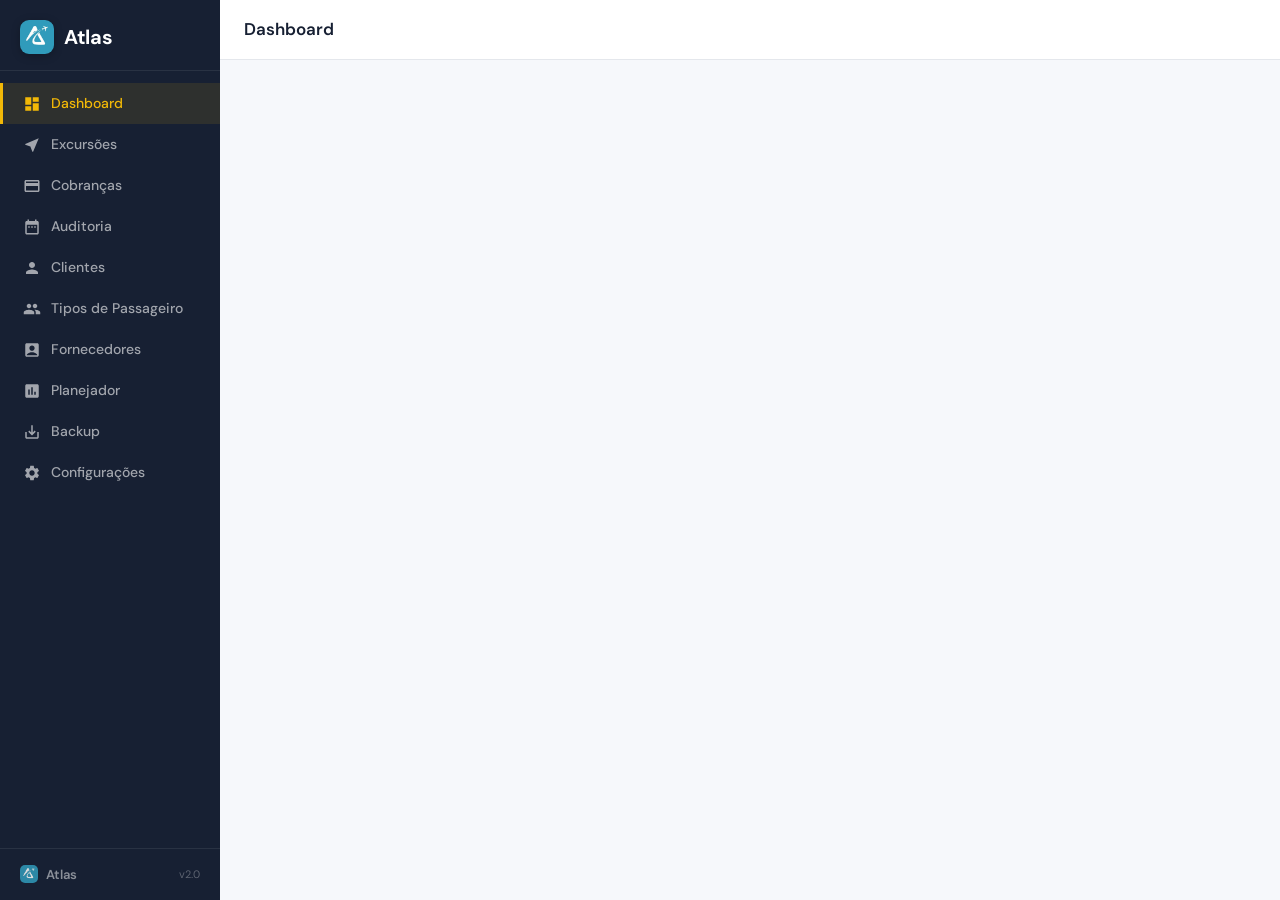
==== commit 2952f213: "Corrigido o nome" ====
--- a/static/index.html
+++ b/static/index.html
@@ -1,10 +1,11 @@
 <!DOCTYPE html>
-<!-- ARQUIVO: ibexgo/Abrir Organizador.html -->
+<!-- ARQUIVO: atlas/Abrir Organizador.html -->
 <html lang="pt-BR">
 <head>
   <meta charset="UTF-8"/>
   <meta name="viewport" content="width=device-width, initial-scale=1.0"/>
-  <title>ibexGo — Organizador de Excursões</title>
+  <title>Atlas — Organizador de Excursões</title>
+  <link rel="icon" type="image/png" href="assets/img/logo.png"/>
   <link rel="preconnect" href="https://fonts.googleapis.com"/>
   <link href="https://fonts.googleapis.com/css2?family=DM+Sans:wght@300;400;500;600;700&display=swap" rel="stylesheet"/>
   <link rel="stylesheet" href="assets/css/style.css"/>
@@ -12,7 +13,8 @@
 <body>
 <aside class="sidebar" id="sidebar">
   <div class="sidebar-brand">
-    <span class="brand-text"><b>ibex</b>Go <span class="brand-arrow">›</span></span>
+    <img src="assets/img/logo.png" alt="Atlas" class="brand-logo"/>
+    <span class="brand-text">Atlas</span>
   </div>
   <nav class="sidebar-nav">
     <a href="#" class="nav-item active" data-page="dashboard">
@@ -37,7 +39,7 @@
       <svg viewBox="0 0 24 24"><path d="M19.14 12.94c.04-.3.06-.61.06-.94 0-.32-.02-.64-.07-.94l2.03-1.58c.18-.14.23-.41.12-.61l-1.92-3.32c-.12-.22-.37-.29-.59-.22l-2.39.96c-.5-.38-1.03-.7-1.62-.94l-.36-2.54c-.04-.24-.24-.41-.48-.41h-3.84c-.24 0-.43.17-.47.41l-.36 2.54c-.59.24-1.13.57-1.62.94l-2.39-.96c-.22-.08-.47 0-.59.22L2.74 8.87c-.12.21-.08.47.12.61l2.03 1.58c-.05.3-.09.63-.09.94s.02.64.07.94l-2.03 1.58c-.18.14-.23.41-.12.61l1.92 3.32c.12.22.37.29.59.22l2.39-.96c.5.38 1.03.7 1.62.94l.36 2.54c.05.24.24.41.48.41h3.84c.24 0 .44-.17.47-.41l.36-2.54c.59-.24 1.13-.56 1.62-.94l2.39.96c.22.08.47 0 .59-.22l1.92-3.32c.12-.22.07-.47-.12-.61l-2.01-1.58zM12 15.6c-1.98 0-3.6-1.62-3.6-3.6s1.62-3.6 3.6-3.6 3.6 1.62 3.6 3.6-1.62 3.6-3.6 3.6z"/></svg>Configurações</a>
   </nav>
   <div class="sidebar-footer">
-    <span><b>ibex</b>Go <span class="brand-arrow">›</span></span>
+    <span class="footer-brand"><img src="assets/img/logo.png" alt="Atlas" class="footer-logo"/>Atlas</span>
     <small>v2.0</small>
   </div>
 </aside>
--- a/static/assets/css/style.css
+++ b/static/assets/css/style.css
@@ -1,11 +1,11 @@
 /* ==============================================
-   ARQUIVO: ibexgo/assets/css/style.css
+   ARQUIVO: atlas/assets/css/style.css
    ============================================== */
 
 *, *::before, *::after { box-sizing: border-box; margin: 0; padding: 0; }
 
 :root {
-  --blue: #14539B;
+  --blue: #2E93B0;
   --gold: #F2B807;
   --white: #FFFFFF;
   --bg: #F6F8FB;
@@ -44,9 +44,16 @@
   z-index: 100;
   transition: transform .25s ease;
 }
-.sidebar-brand { padding: 20px 20px 16px; border-bottom: 1px solid rgba(255,255,255,.08); }
+.sidebar-brand {
+  padding: 20px 20px 16px;
+  border-bottom: 1px solid rgba(255,255,255,.08);
+  display: flex; align-items: center; gap: 10px;
+}
+.brand-logo { width: 34px; height: 34px; border-radius: 9px; flex-shrink: 0; box-shadow: 0 2px 8px rgba(0,0,0,.25); }
 .brand-text { font-size: 20px; font-weight: 700; color: #fff; letter-spacing: -.3px; }
 .brand-arrow { color: var(--gold); font-weight: 800; }
+.footer-brand { display: flex; align-items: center; gap: 8px; font-weight: 600; color: rgba(255,255,255,.5); }
+.footer-logo { width: 18px; height: 18px; border-radius: 5px; flex-shrink: 0; opacity: .85; }
 .sidebar-nav { flex: 1; padding: 12px 0; }
 .nav-item {
   display: flex; align-items: center; gap: 10px;
@@ -157,7 +164,7 @@
 .btn:hover { opacity: .88; }
 .btn:active { transform: scale(.98); }
 .btn-primary { background: var(--blue); color: #fff; }
-.btn-primary:hover { opacity: 1; background: #1161b3; }
+.btn-primary:hover { opacity: 1; background: #1F6E85; }
 .btn-gold { background: var(--gold); color: var(--dark); }
 .btn-gold:hover { opacity: 1; background: #e0aa00; }
 .btn-outline { background: transparent; color: var(--dark); border: 1.5px solid var(--border); }
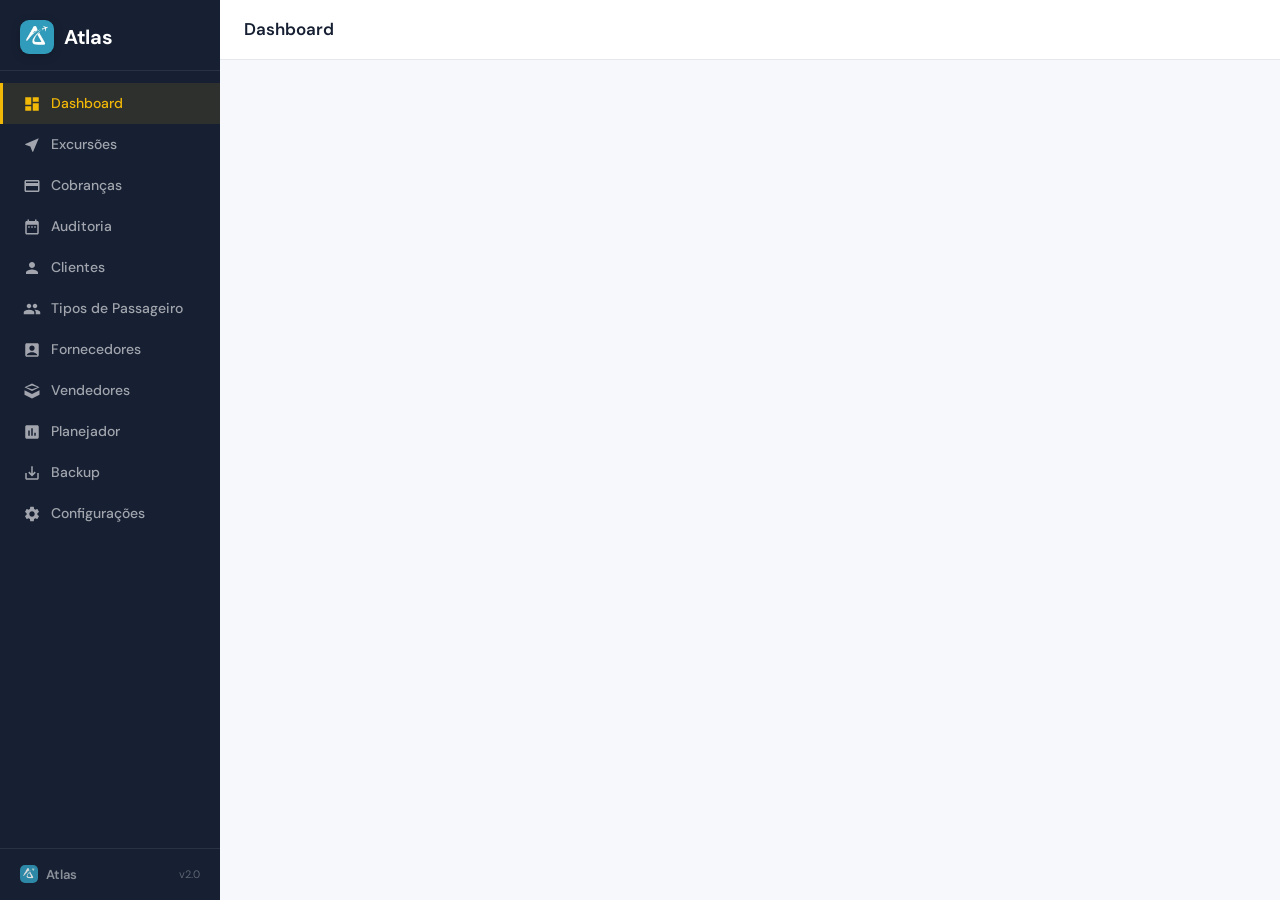
==== commit d54a8eb4: "Melhora no BD" ====
--- a/static/index.html
+++ b/static/index.html
@@ -31,6 +31,8 @@
       <svg viewBox="0 0 24 24"><path d="M16 11c1.66 0 2.99-1.34 2.99-3S17.66 5 16 5c-1.66 0-3 1.34-3 3s1.34 3 3 3zm-8 0c1.66 0 2.99-1.34 2.99-3S9.66 5 8 5C6.34 5 5 6.34 5 8s1.34 3 3 3zm0 2c-2.33 0-7 1.17-7 3.5V19h14v-2.5c0-2.33-4.67-3.5-7-3.5zm8 0c-.29 0-.62.02-.97.05 1.16.84 1.97 1.97 1.97 3.45V19h6v-2.5c0-2.33-4.67-3.5-7-3.5z"/></svg>Tipos de Passageiro</a>
     <a href="#" class="nav-item" data-page="fornecedores">
       <svg viewBox="0 0 24 24"><path d="M19 3H5c-1.1 0-2 .9-2 2v14c0 1.1.9 2 2 2h14c1.1 0 2-.9 2-2V5c0-1.1-.9-2-2-2zm-7 3c1.93 0 3.5 1.57 3.5 3.5S13.93 13 12 13s-3.5-1.57-3.5-3.5S10.07 6 12 6zm7 13H5v-.23c0-.62.28-1.2.76-1.58C7.47 15.82 9.64 15 12 15s4.53.82 6.24 2.19c.48.38.76.97.76 1.58V19z"/></svg>Fornecedores</a>
+    <a href="#" class="nav-item" data-page="vendedores">
+      <svg viewBox="0 0 24 24"><path d="M12 2L2 7l10 5 10-5-10-5zm0 7.5L4.5 7 12 4.5 19.5 7 12 9.5zM2 17l10 5 10-5v-6l-10 5-10-5v6z"/></svg>Vendedores</a>
     <a href="#" class="nav-item" data-page="planejador">
       <svg viewBox="0 0 24 24"><path d="M19 3H5c-1.1 0-2 .9-2 2v14c0 1.1.9 2 2 2h14c1.1 0 2-.9 2-2V5c0-1.1-.9-2-2-2zM9 17H7v-7h2v7zm4 0h-2V7h2v10zm4 0h-2v-4h2v4z"/></svg>Planejador</a>
     <a href="#" class="nav-item" data-page="backup">
@@ -79,6 +81,7 @@
 <script src="assets/js/app-core.js"></script>
 <script src="assets/js/app-excursao.js"></script>
 <script src="assets/js/app-global.js"></script>
+<script src="assets/js/app-vendedor.js"></script>
 <script src="assets/js/app-utils.js"></script>
 </body>
 </html>
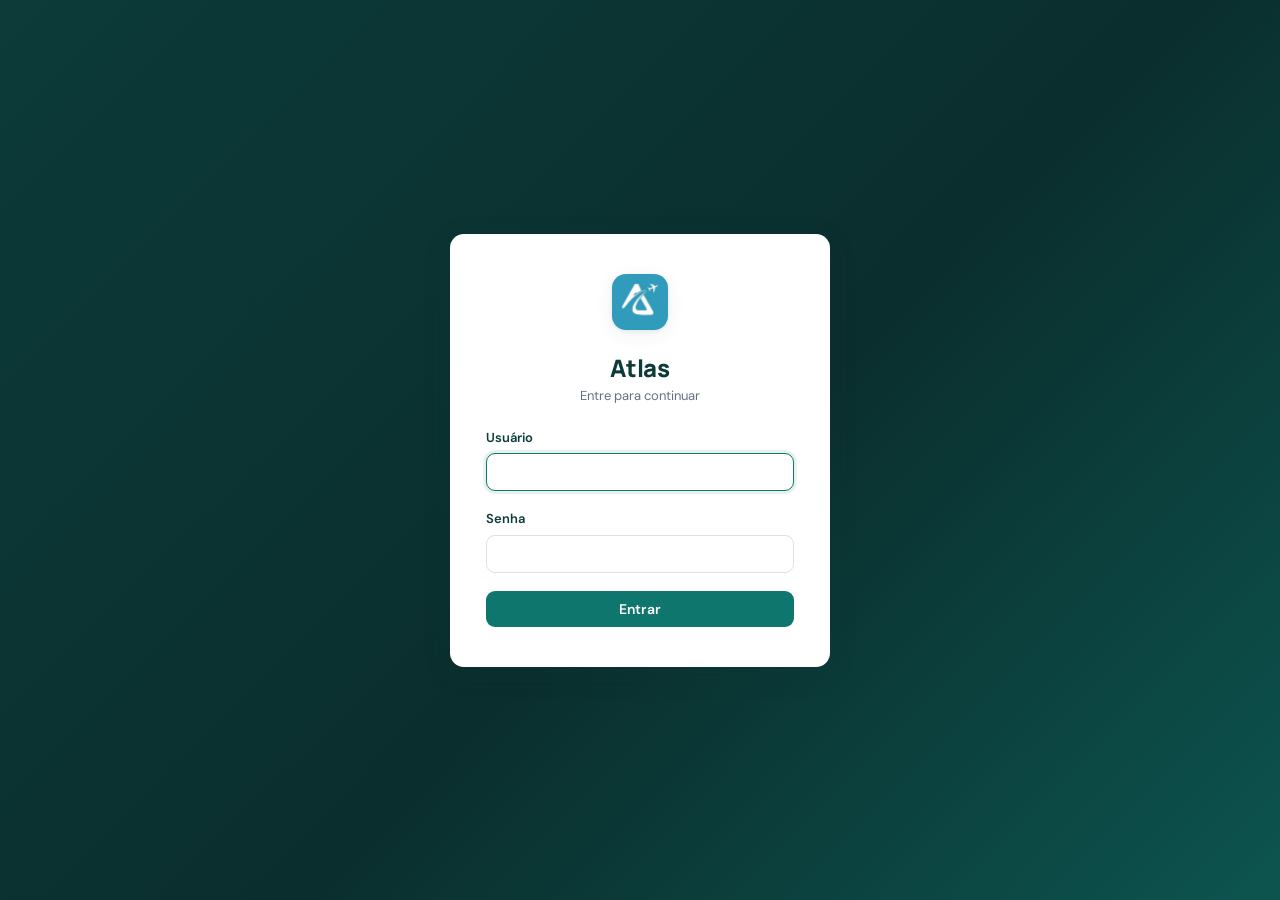
==== commit 6b2d5808: "Adicionei senha, ususario, mexi no front, e mais algumas coisa" ====
--- a/static/index.html
+++ b/static/index.html
@@ -7,42 +7,66 @@
   <title>Atlas — Organizador de Excursões</title>
   <link rel="icon" type="image/png" href="assets/img/logo.png"/>
   <link rel="preconnect" href="https://fonts.googleapis.com"/>
-  <link href="https://fonts.googleapis.com/css2?family=DM+Sans:wght@300;400;500;600;700&display=swap" rel="stylesheet"/>
+  <link href="https://fonts.googleapis.com/css2?family=DM+Sans:wght@300;400;500;600;700&family=Manrope:wght@600;700;800&display=swap" rel="stylesheet"/>
   <link rel="stylesheet" href="assets/css/style.css"/>
 </head>
 <body>
+<div id="loginScreen" class="login-screen" style="display:none">
+  <div class="login-card">
+    <img src="assets/img/logo.png" alt="Atlas" class="login-logo"/>
+    <h1 class="login-title">Atlas</h1>
+    <p class="login-sub">Entre para continuar</p>
+    <form id="loginForm" onsubmit="handleLoginSubmit(event)">
+      <div class="form-group">
+        <label class="form-label">Usuário</label>
+        <input class="form-control" id="loginUsername" name="username" autocomplete="username" required/>
+      </div>
+      <div class="form-group">
+        <label class="form-label">Senha</label>
+        <input class="form-control" id="loginSenha" name="senha" type="password" autocomplete="current-password" required/>
+      </div>
+      <div id="loginErro" class="login-erro" style="display:none"></div>
+      <button type="submit" class="btn btn-primary w-full" id="loginSubmitBtn">Entrar</button>
+    </form>
+  </div>
+</div>
+
+<div id="appShell" style="display:none">
 <aside class="sidebar" id="sidebar">
   <div class="sidebar-brand">
     <img src="assets/img/logo.png" alt="Atlas" class="brand-logo"/>
     <span class="brand-text">Atlas</span>
+    <button class="sidebar-collapse-btn" id="sidebarCollapseToggle" title="Recolher menu">
+      <svg viewBox="0 0 24 24"><polyline points="15 6 9 12 15 18"/></svg>
+    </button>
   </div>
   <nav class="sidebar-nav">
-    <a href="#" class="nav-item active" data-page="dashboard">
-      <svg viewBox="0 0 24 24"><path d="M3 13h8V3H3v10zm0 8h8v-6H3v6zm10 0h8V11h-8v10zm0-18v6h8V3h-8z"/></svg>Dashboard</a>
-    <a href="#" class="nav-item" data-page="excursoes">
-      <svg viewBox="0 0 24 24"><path d="M21 3L3 10.53v.98l6.84 2.65L12.48 21h.98L21 3z"/></svg>Excursões</a>
-    <a href="#" class="nav-item" data-page="cobrancas">
-      <svg viewBox="0 0 24 24"><path d="M20 4H4c-1.11 0-2 .89-2 2v12c0 1.11.89 2 2 2h16c1.11 0 2-.89 2-2V6c0-1.11-.89-2-2-2zm0 14H4v-6h16v6zm0-10H4V6h16v2z"/></svg>Cobranças</a>
-    <a href="#" class="nav-item" data-page="auditoria">
-      <svg viewBox="0 0 24 24"><path d="M9 11H7v2h2v-2zm4 0h-2v2h2v-2zm4 0h-2v2h2v-2zm2-7h-1V2h-2v2H8V2H6v2H5c-1.11 0-1.99.9-1.99 2L3 20c0 1.1.89 2 2 2h14c1.1 0 2-.9 2-2V6c0-1.1-.9-2-2-2zm0 16H5V9h14v11z"/></svg>Auditoria</a>
-    <a href="#" class="nav-item" data-page="clientes">
-      <svg viewBox="0 0 24 24"><path d="M12 12c2.21 0 4-1.79 4-4s-1.79-4-4-4-4 1.79-4 4 1.79 4 4 4zm0 2c-2.67 0-8 1.34-8 4v2h16v-2c0-2.66-5.33-4-8-4z"/></svg>Clientes</a>
-    <a href="#" class="nav-item" data-page="tiposPassageiro">
-      <svg viewBox="0 0 24 24"><path d="M16 11c1.66 0 2.99-1.34 2.99-3S17.66 5 16 5c-1.66 0-3 1.34-3 3s1.34 3 3 3zm-8 0c1.66 0 2.99-1.34 2.99-3S9.66 5 8 5C6.34 5 5 6.34 5 8s1.34 3 3 3zm0 2c-2.33 0-7 1.17-7 3.5V19h14v-2.5c0-2.33-4.67-3.5-7-3.5zm8 0c-.29 0-.62.02-.97.05 1.16.84 1.97 1.97 1.97 3.45V19h6v-2.5c0-2.33-4.67-3.5-7-3.5z"/></svg>Tipos de Passageiro</a>
-    <a href="#" class="nav-item" data-page="fornecedores">
-      <svg viewBox="0 0 24 24"><path d="M19 3H5c-1.1 0-2 .9-2 2v14c0 1.1.9 2 2 2h14c1.1 0 2-.9 2-2V5c0-1.1-.9-2-2-2zm-7 3c1.93 0 3.5 1.57 3.5 3.5S13.93 13 12 13s-3.5-1.57-3.5-3.5S10.07 6 12 6zm7 13H5v-.23c0-.62.28-1.2.76-1.58C7.47 15.82 9.64 15 12 15s4.53.82 6.24 2.19c.48.38.76.97.76 1.58V19z"/></svg>Fornecedores</a>
-    <a href="#" class="nav-item" data-page="vendedores">
-      <svg viewBox="0 0 24 24"><path d="M12 2L2 7l10 5 10-5-10-5zm0 7.5L4.5 7 12 4.5 19.5 7 12 9.5zM2 17l10 5 10-5v-6l-10 5-10-5v6z"/></svg>Vendedores</a>
-    <a href="#" class="nav-item" data-page="planejador">
-      <svg viewBox="0 0 24 24"><path d="M19 3H5c-1.1 0-2 .9-2 2v14c0 1.1.9 2 2 2h14c1.1 0 2-.9 2-2V5c0-1.1-.9-2-2-2zM9 17H7v-7h2v7zm4 0h-2V7h2v10zm4 0h-2v-4h2v4z"/></svg>Planejador</a>
-    <a href="#" class="nav-item" data-page="backup">
-      <svg viewBox="0 0 24 24"><path d="M19 12v7H5v-7H3v7c0 1.1.9 2 2 2h14c1.1 0 2-.9 2-2v-7h-2zm-6 .67l2.59-2.58L17 11.5l-5 5-5-5 1.41-1.41L11 12.67V3h2z"/></svg>Backup</a>
-    <a href="#" class="nav-item" data-page="configuracoes">
-      <svg viewBox="0 0 24 24"><path d="M19.14 12.94c.04-.3.06-.61.06-.94 0-.32-.02-.64-.07-.94l2.03-1.58c.18-.14.23-.41.12-.61l-1.92-3.32c-.12-.22-.37-.29-.59-.22l-2.39.96c-.5-.38-1.03-.7-1.62-.94l-.36-2.54c-.04-.24-.24-.41-.48-.41h-3.84c-.24 0-.43.17-.47.41l-.36 2.54c-.59.24-1.13.57-1.62.94l-2.39-.96c-.22-.08-.47 0-.59.22L2.74 8.87c-.12.21-.08.47.12.61l2.03 1.58c-.05.3-.09.63-.09.94s.02.64.07.94l-2.03 1.58c-.18.14-.23.41-.12.61l1.92 3.32c.12.22.37.29.59.22l2.39-.96c.5.38 1.03.7 1.62.94l.36 2.54c.05.24.24.41.48.41h3.84c.24 0 .44-.17.47-.41l.36-2.54c.59-.24 1.13-.56 1.62-.94l2.39.96c.22.08.47 0 .59-.22l1.92-3.32c.12-.22.07-.47-.12-.61l-2.01-1.58zM12 15.6c-1.98 0-3.6-1.62-3.6-3.6s1.62-3.6 3.6-3.6 3.6 1.62 3.6 3.6-1.62 3.6-3.6 3.6z"/></svg>Configurações</a>
+    <a href="#" class="nav-item active" data-page="dashboard" title="Dashboard">
+      <svg viewBox="0 0 24 24"><rect x="3" y="3" width="7" height="7" rx="1.5"/><rect x="14" y="3" width="7" height="7" rx="1.5"/><rect x="3" y="14" width="7" height="7" rx="1.5"/><rect x="14" y="14" width="7" height="7" rx="1.5"/></svg><span class="nav-label">Dashboard</span></a>
+    <a href="#" class="nav-item" data-page="excursoes" title="Excursões">
+      <svg viewBox="0 0 24 24"><path d="M22 2L11 13"/><path d="M22 2L15 22L11 13L2 9L22 2Z"/></svg><span class="nav-label">Excursões</span></a>
+    <a href="#" class="nav-item" data-page="cobrancas" title="Cobranças">
+      <svg viewBox="0 0 24 24"><rect x="1" y="5" width="22" height="15" rx="2"/><path d="M1 10h22"/></svg><span class="nav-label">Cobranças</span></a>
+    <a href="#" class="nav-item" data-page="auditoria" title="Auditoria">
+      <svg viewBox="0 0 24 24"><path d="M9 3h6a1 1 0 011 1v1a1 1 0 01-1 1H9a1 1 0 01-1-1V4a1 1 0 011-1z"/><path d="M17 5h1a2 2 0 012 2v13a2 2 0 01-2 2H6a2 2 0 01-2-2V7a2 2 0 012-2h1"/><path d="M9 13l2 2 4-4"/></svg><span class="nav-label">Auditoria</span></a>
+    <a href="#" class="nav-item" data-page="clientes" title="Clientes">
+      <svg viewBox="0 0 24 24"><path d="M20 21v-2a4 4 0 00-4-4H8a4 4 0 00-4 4v2"/><circle cx="12" cy="7" r="4"/></svg><span class="nav-label">Clientes</span></a>
+    <a href="#" class="nav-item" data-page="tiposPassageiro" title="Tipos de Passageiro">
+      <svg viewBox="0 0 24 24"><path d="M17 21v-2a4 4 0 00-4-4H5a4 4 0 00-4 4v2"/><circle cx="9" cy="7" r="4"/><path d="M23 21v-2a4 4 0 00-3-3.87"/><path d="M16 3.13a4 4 0 010 7.75"/></svg><span class="nav-label">Tipos de Passageiro</span></a>
+    <a href="#" class="nav-item" data-page="fornecedores" title="Fornecedores">
+      <svg viewBox="0 0 24 24"><rect x="2" y="7" width="20" height="14" rx="2"/><path d="M16 21V5a2 2 0 00-2-2h-4a2 2 0 00-2 2v16"/></svg><span class="nav-label">Fornecedores</span></a>
+    <a href="#" class="nav-item" data-page="vendedores" title="Vendedores">
+      <svg viewBox="0 0 24 24"><path d="M20.59 13.41L13.42 20.58a2 2 0 01-2.83 0L2 12V2h10l8.59 8.59a2 2 0 010 2.82z"/><circle cx="7" cy="7" r="1.4" fill="currentColor" stroke="none"/></svg><span class="nav-label">Vendedores</span></a>
+    <a href="#" class="nav-item" data-page="planejador" title="Planejador">
+      <svg viewBox="0 0 24 24"><circle cx="12" cy="12" r="9"/><path d="M15.5 8.5l-2 5-5 2 2-5z"/></svg><span class="nav-label">Planejador</span></a>
+    <a href="#" class="nav-item" data-page="configuracoes" title="Configurações">
+      <svg viewBox="0 0 24 24"><circle cx="12" cy="12" r="3"/><path d="M19.4 15a1.65 1.65 0 00.33 1.82l.06.06a2 2 0 11-2.83 2.83l-.06-.06a1.65 1.65 0 00-1.82-.33 1.65 1.65 0 00-1 1.51V21a2 2 0 01-4 0v-.09A1.65 1.65 0 009 19.4a1.65 1.65 0 00-1.82.33l-.06.06a2 2 0 11-2.83-2.83l.06-.06a1.65 1.65 0 00.33-1.82 1.65 1.65 0 00-1.51-1H3a2 2 0 010-4h.09A1.65 1.65 0 004.6 9a1.65 1.65 0 00-.33-1.82l-.06-.06a2 2 0 112.83-2.83l.06.06a1.65 1.65 0 001.82.33H9a1.65 1.65 0 001-1.51V3a2 2 0 014 0v.09a1.65 1.65 0 001 1.51 1.65 1.65 0 001.82-.33l.06-.06a2 2 0 112.83 2.83l-.06.06a1.65 1.65 0 00-.33 1.82V9a1.65 1.65 0 001.51 1H21a2 2 0 010 4h-.09a1.65 1.65 0 00-1.51 1z"/></svg><span class="nav-label">Configurações</span></a>
   </nav>
   <div class="sidebar-footer">
-    <span class="footer-brand"><img src="assets/img/logo.png" alt="Atlas" class="footer-logo"/>Atlas</span>
-    <small>v2.0</small>
+    <span class="footer-brand"><img src="assets/img/logo.png" alt="Atlas" class="footer-logo"/><span class="nav-label" id="footerUserName">Atlas</span></span>
+    <button class="sidebar-logout-btn" id="logoutBtn" title="Sair" onclick="handleLogoutClick()">
+      <svg viewBox="0 0 24 24"><path d="M16 17l5-5-5-5"/><path d="M21 12H9"/><path d="M9 21H5a2 2 0 01-2-2V5a2 2 0 012-2h4"/></svg>
+    </button>
   </div>
 </aside>
 
@@ -52,10 +76,10 @@
       <svg viewBox="0 0 24 24"><path d="M3 18h18v-2H3v2zm0-5h18v-2H3v2zm0-7v2h18V6H3z"/></svg>
     </button>
     <div class="topbar-title" id="topbarTitle">Dashboard</div>
-    <div id="backupIndicator" style="display:flex;align-items:center;margin-right:4px"></div>
     <div class="topbar-actions" id="topbarActions"></div>
   </header>
   <main class="content" id="mainContent"></main>
+</div>
 </div>
 
 <div class="modal-overlay" id="modalOverlay" style="display:none">
@@ -71,9 +95,9 @@
 <div class="toast-container" id="toastContainer"></div>
 
 <script src="assets/js/db.js"></script>
+<script src="assets/js/auth.js"></script>
 <script src="assets/js/utils.js"></script>
 <script src="assets/js/license.js"></script>
-<script src="assets/js/backup.js"></script>
 <script src="assets/js/pdf.js"></script>
 <script src="assets/js/planner.js"></script>
 <script src="assets/js/xlsx.full.min.js"></script>
--- a/static/assets/css/style.css
+++ b/static/assets/css/style.css
@@ -5,22 +5,27 @@
 *, *::before, *::after { box-sizing: border-box; margin: 0; padding: 0; }
 
 :root {
-  --blue: #2E93B0;
-  --gold: #F2B807;
+  /* Identidade Atlas: petróleo (viagem/profundidade) + terracota (calor/destino) */
+  --blue: #0F766E;
+  --gold: #C1502E;
+  --teal: #0F766E;
+  --terracotta: #C1502E;
   --white: #FFFFFF;
-  --bg: #F6F8FB;
-  --dark: #172033;
+  --bg: #F7F5F1;
+  --dark: #0C3B3A;
   --gray: #667085;
   --green: #12B76A;
   --red: #F04438;
   --orange: #F79009;
-  --border: #E4E7EC;
-  --shadow: 0 1px 4px rgba(20,40,80,.07), 0 4px 16px rgba(20,40,80,.06);
-  --shadow-md: 0 4px 24px rgba(20,40,80,.12);
-  --radius: 12px;
-  --radius-sm: 8px;
+  --border: #E5E1D8;
+  --shadow: 0 1px 4px rgba(12,59,58,.08), 0 4px 18px rgba(12,59,58,.07);
+  --shadow-md: 0 6px 28px rgba(12,59,58,.14);
+  --radius: 14px;
+  --radius-sm: 9px;
   --sidebar-w: 220px;
+  --sidebar-w-collapsed: 76px;
   --topbar-h: 60px;
+  --font-heading: 'Manrope', 'DM Sans', system-ui, sans-serif;
 }
 
 body {
@@ -33,40 +38,92 @@
   min-height: 100vh;
 }
 
+h1, h2, h3, h4,
+.page-header h1, .dash-title, .planner-title, .exc-detail-hero h1,
+.plano-nome, .brand-text, .modal-header h3, .section-title {
+  font-family: var(--font-heading);
+  letter-spacing: -.2px;
+}
+
+/* ===== LOGIN SCREEN ===== */
+#appShell { display: flex; width: 100%; min-height: 100vh; }
+.login-screen {
+  min-height: 100vh; width: 100%;
+  align-items: center; justify-content: center;
+  background: linear-gradient(135deg, var(--dark) 0%, #0A2E2D 55%, var(--blue) 140%);
+  padding: 20px;
+}
+.login-card {
+  background: var(--white);
+  border-radius: var(--radius);
+  box-shadow: var(--shadow-md);
+  padding: 40px 36px;
+  width: 100%; max-width: 380px;
+  text-align: center;
+}
+.login-logo { width: 56px; height: 56px; border-radius: 14px; box-shadow: var(--shadow); margin-bottom: 14px; }
+.login-title { font-family: var(--font-heading); font-size: 24px; font-weight: 800; color: var(--dark); }
+.login-sub { font-size: 13px; color: var(--gray); margin-bottom: 22px; }
+.login-card form { text-align: left; }
+.login-erro {
+  background: #FEE2E2; color: #B91C1C; border-radius: var(--radius-sm);
+  padding: 10px 14px; font-size: 13px; margin-bottom: 14px;
+}
+
 /* ===== SIDEBAR ===== */
 .sidebar {
   width: var(--sidebar-w);
-  background: var(--dark);
+  background: linear-gradient(180deg, var(--dark) 0%, #0A2E2D 100%);
   display: flex;
   flex-direction: column;
   position: fixed;
   top: 0; left: 0; bottom: 0;
   z-index: 100;
-  transition: transform .25s ease;
+  transition: transform .25s ease, width .2s ease;
 }
 .sidebar-brand {
+  position: relative;
   padding: 20px 20px 16px;
   border-bottom: 1px solid rgba(255,255,255,.08);
   display: flex; align-items: center; gap: 10px;
 }
 .brand-logo { width: 34px; height: 34px; border-radius: 9px; flex-shrink: 0; box-shadow: 0 2px 8px rgba(0,0,0,.25); }
-.brand-text { font-size: 20px; font-weight: 700; color: #fff; letter-spacing: -.3px; }
+.brand-text { font-size: 20px; font-weight: 800; color: #fff; letter-spacing: -.3px; flex: 1; }
 .brand-arrow { color: var(--gold); font-weight: 800; }
-.footer-brand { display: flex; align-items: center; gap: 8px; font-weight: 600; color: rgba(255,255,255,.5); }
+.sidebar-collapse-btn {
+  background: rgba(255,255,255,.08); border: none; border-radius: 7px;
+  width: 24px; height: 24px; flex-shrink: 0; cursor: pointer;
+  color: rgba(255,255,255,.7); display: flex; align-items: center; justify-content: center;
+  transition: background .15s, color .15s, transform .2s;
+}
+.sidebar-collapse-btn:hover { background: rgba(255,255,255,.16); color: #fff; }
+.sidebar-collapse-btn svg { width: 15px; height: 15px; fill: none; stroke: currentColor; stroke-width: 2.4; stroke-linecap: round; stroke-linejoin: round; }
+.footer-brand { display: flex; align-items: center; gap: 8px; font-weight: 600; color: rgba(255,255,255,.5); min-width: 0; overflow: hidden; }
+.footer-brand .nav-label { overflow: hidden; text-overflow: ellipsis; white-space: nowrap; }
 .footer-logo { width: 18px; height: 18px; border-radius: 5px; flex-shrink: 0; opacity: .85; }
+.sidebar-logout-btn {
+  background: none; border: none; cursor: pointer;
+  color: rgba(255,255,255,.5); padding: 6px; border-radius: 7px;
+  display: flex; align-items: center; justify-content: center;
+  transition: background .15s, color .15s; flex-shrink: 0;
+}
+.sidebar-logout-btn:hover { background: rgba(255,255,255,.1); color: #fff; }
+.sidebar-logout-btn svg { width: 16px; height: 16px; fill: none; stroke: currentColor; stroke-width: 2; stroke-linecap: round; stroke-linejoin: round; }
 .sidebar-nav { flex: 1; padding: 12px 0; }
 .nav-item {
   display: flex; align-items: center; gap: 10px;
   padding: 10px 20px;
-  color: rgba(255,255,255,.6);
+  margin: 1px 10px;
+  border-radius: 9px;
+  color: rgba(255,255,255,.62);
   text-decoration: none;
   font-size: 14px; font-weight: 500;
   transition: background .15s, color .15s;
-  border-left: 3px solid transparent;
-}
-.nav-item svg { width: 18px; height: 18px; fill: currentColor; flex-shrink: 0; }
-.nav-item:hover { background: rgba(255,255,255,.06); color: #fff; }
-.nav-item.active { background: rgba(242,184,7,.1); color: var(--gold); border-left-color: var(--gold); }
+  border-left: none;
+}
+.nav-item svg { width: 19px; height: 19px; fill: none; stroke: currentColor; stroke-width: 1.8; stroke-linecap: round; stroke-linejoin: round; flex-shrink: 0; }
+.nav-item:hover { background: rgba(255,255,255,.07); color: #fff; }
+.nav-item.active { background: var(--gold); color: #fff; box-shadow: 0 3px 10px rgba(193,80,46,.35); }
 .sidebar-footer {
   padding: 16px 20px;
   border-top: 1px solid rgba(255,255,255,.08);
@@ -75,8 +132,25 @@
   display: flex; align-items: center; justify-content: space-between;
 }
 
+/* Sidebar recolhida (só desktop — no mobile a sidebar já vira off-canvas) */
+@media (min-width: 769px) {
+  body.sidebar-collapsed .sidebar { width: var(--sidebar-w-collapsed); }
+  body.sidebar-collapsed .main-wrapper { margin-left: var(--sidebar-w-collapsed); }
+  body.sidebar-collapsed .nav-label,
+  body.sidebar-collapsed .brand-text { display: none; }
+  body.sidebar-collapsed .sidebar-brand { padding: 20px 0; justify-content: center; }
+  body.sidebar-collapsed .sidebar-collapse-btn { position: absolute; top: 18px; right: -12px; background: var(--gold); color: #fff; }
+  body.sidebar-collapsed .sidebar-collapse-btn svg { transform: rotate(180deg); }
+  body.sidebar-collapsed .nav-item { justify-content: center; padding: 12px; margin: 1px 8px; }
+  body.sidebar-collapsed .sidebar-footer { flex-direction: column; gap: 4px; padding: 14px 8px; }
+  body.sidebar-collapsed .footer-brand { justify-content: center; }
+}
+@media (max-width: 768px) {
+  .sidebar-collapse-btn { display: none; }
+}
+
 /* ===== TOPBAR ===== */
-.main-wrapper { margin-left: var(--sidebar-w); flex: 1; min-height: 100vh; display: flex; flex-direction: column; }
+.main-wrapper { margin-left: var(--sidebar-w); flex: 1; min-height: 100vh; display: flex; flex-direction: column; transition: margin-left .2s ease; }
 .topbar {
   height: var(--topbar-h);
   background: var(--white);
@@ -101,7 +175,8 @@
 
 /* ===== STAT CARDS ===== */
 .stats-grid { display: grid; grid-template-columns: repeat(auto-fill, minmax(200px, 1fr)); gap: 16px; margin-bottom: 28px; }
-.stat-card { background: var(--white); border-radius: var(--radius); border: 1px solid var(--border); padding: 20px 22px; }
+.stat-card { position: relative; background: var(--white); border-radius: var(--radius); border: 1px solid var(--border); padding: 20px 22px 20px 25px; overflow: hidden; }
+.stat-card::before { content: ''; position: absolute; left: 0; top: 0; bottom: 0; width: 3px; background: var(--blue); opacity: .55; }
 .stat-label { font-size: 12px; font-weight: 600; color: var(--gray); text-transform: uppercase; letter-spacing: .5px; margin-bottom: 6px; }
 .stat-value { font-size: 22px; font-weight: 700; color: var(--dark); letter-spacing: -.5px; line-height: 1.2; word-break: break-word; overflow-wrap: break-word; }
 .stat-value.green { color: var(--green); }
@@ -148,6 +223,7 @@
 .badge-red    { background: #FEE2E2; color: #B91C1C; }
 .badge-blue   { background: #DBEAFE; color: #1D4ED8; }
 .badge-gray   { background: #F3F4F6; color: #6B7280; }
+.badge-gold   { background: rgba(193,80,46,.12); color: var(--gold); }
 
 /* ===== BUTTONS ===== */
 .btn {
@@ -164,9 +240,9 @@
 .btn:hover { opacity: .88; }
 .btn:active { transform: scale(.98); }
 .btn-primary { background: var(--blue); color: #fff; }
-.btn-primary:hover { opacity: 1; background: #1F6E85; }
-.btn-gold { background: var(--gold); color: var(--dark); }
-.btn-gold:hover { opacity: 1; background: #e0aa00; }
+.btn-primary:hover { opacity: 1; background: #0B5C55; }
+.btn-gold { background: var(--gold); color: #fff; }
+.btn-gold:hover { opacity: 1; background: #A8431F; }
 .btn-outline { background: transparent; color: var(--dark); border: 1.5px solid var(--border); }
 .btn-outline:hover { opacity: 1; background: var(--bg); border-color: #c8cfd9; }
 .btn-danger { background: var(--red); color: #fff; }
@@ -187,7 +263,7 @@
   background: var(--white);
   outline: none; transition: border-color .15s, box-shadow .15s;
 }
-.form-control:focus { border-color: var(--blue); box-shadow: 0 0 0 3px rgba(20,83,155,.1); }
+.form-control:focus { border-color: var(--blue); box-shadow: 0 0 0 3px rgba(15,118,110,.1); }
 .form-control::placeholder { color: #b0b7c3; }
 select.form-control { cursor: pointer; }
 .form-row { display: grid; grid-template-columns: repeat(auto-fill, minmax(200px, 1fr)); gap: 16px; }
@@ -371,9 +447,6 @@
 .icon-gold   { background: #FEFCE8; color: #A16207; }
 .icon-red    { background: #FFF1F2; color: var(--red); }
 .icon-gray   { background: var(--bg); color: var(--gray); }
-
-/* ===== BACKUP PAGE ===== */
-.backup-info-card { background: #FFFDF5; border: 1px solid #F2E8B0; border-left: 4px solid var(--orange); border-radius: var(--radius); padding: 18px 22px; max-width: 680px; }
 
 /* ===== WHATSAPP BUTTON ===== */
 .wa-btn {
@@ -549,7 +622,7 @@
 }
 .dash-kpi:hover { box-shadow: var(--shadow-md); transform: translateY(-1px); }
 .dash-kpi-lucro {
-  background: linear-gradient(135deg, var(--blue) 0%, #1a6fd4 100%);
+  background: linear-gradient(135deg, var(--dark) 0%, var(--blue) 55%, var(--gold) 130%);
   border-color: var(--blue);
 }
 .dash-kpi-icon {
@@ -628,51 +701,6 @@
   .dash-kpi-row { grid-template-columns: 1fr 1fr; gap: 10px; }
 }
 
-/* ===== BACKUP SISTEMA ===== */
-
-/* Indicador no topbar */
-.bkp-indicator {
-  display: inline-flex; align-items: center; gap: 5px;
-  padding: 4px 10px; border-radius: 20px;
-  font-size: 12px; font-weight: 600; cursor: pointer;
-  white-space: nowrap; transition: opacity .15s;
-}
-.bkp-indicator:hover { opacity: .8; }
-.bkp-indicator::before { content:''; width:7px; height:7px; border-radius:50%; background:currentColor; flex-shrink:0; }
-.bkp-ok      { background:#DCFCE7; color:#16A34A; }
-.bkp-atencao { background:#FEF9C3; color:#A16207; }
-.bkp-risco   { background:#FFEDD5; color:#C2410C; }
-.bkp-critico { background:#FEE2E2; color:#B91C1C; }
-
-/* Lista de histórico */
-.backup-hist-list { display: flex; flex-direction: column; gap: 8px; }
-.backup-hist-item {
-  display: flex; align-items: flex-start; justify-content: space-between;
-  gap: 12px; padding: 14px 16px;
-  background: var(--white); border: 1px solid var(--border);
-  border-radius: var(--radius); transition: box-shadow .15s;
-}
-.backup-hist-item:hover { box-shadow: var(--shadow); }
-.backup-hist-main  { flex: 1; min-width: 0; }
-.backup-hist-nome  { font-size: 13px; font-weight: 600; color: var(--dark); word-break: break-all; margin-bottom: 6px; }
-.backup-hist-meta  { display: flex; flex-wrap: wrap; gap: 8px; align-items: center; }
-.backup-hist-actions { display: flex; gap: 6px; flex-shrink: 0; flex-wrap: wrap; align-items: center; }
-
-/* Toggle switch */
-.toggle-switch { position: relative; display: inline-block; width: 40px; height: 22px; flex-shrink: 0; }
-.toggle-switch input { opacity: 0; width: 0; height: 0; }
-.toggle-thumb {
-  position: absolute; inset: 0; background: #D1D5DB;
-  border-radius: 22px; cursor: pointer; transition: background .2s;
-}
-.toggle-thumb::before {
-  content: ''; position: absolute;
-  width: 16px; height: 16px; left: 3px; top: 3px;
-  background: #fff; border-radius: 50%; transition: transform .2s;
-}
-.toggle-switch input:checked + .toggle-thumb { background: var(--green); }
-.toggle-switch input:checked + .toggle-thumb::before { transform: translateX(18px); }
-
 /* ===== PARCELAS ===== */
 .parcelas-preview {
   background: var(--bg); border: 1px solid var(--border);
@@ -706,7 +734,7 @@
 .form-section-icon {
   width: 32px; height: 32px;
   border-radius: 8px;
-  background: rgba(20,83,155,.12);
+  background: rgba(15,118,110,.12);
   color: var(--blue);
   display: flex; align-items: center; justify-content: center;
   flex-shrink: 0;
@@ -716,7 +744,7 @@
   fill: currentColor;
 }
 .form-section.section-highlight .form-section-icon {
-  background: rgba(20,83,155,.12);
+  background: rgba(15,118,110,.12);
   color: var(--blue);
 }
 .form-section.section-money .form-section-icon {
@@ -744,7 +772,7 @@
 }
 .form-section.section-highlight {
   border-color: var(--blue);
-  background: rgba(20,83,155,.04);
+  background: rgba(15,118,110,.04);
 }
 .form-section.section-highlight .form-section-icon {
   background: var(--blue);
@@ -758,15 +786,15 @@
 }
 .form-section.section-parcela {
   border-color: var(--gold);
-  background: rgba(242,184,7,.06);
+  background: rgba(193,80,46,.06);
 }
 .form-section.section-parcela .form-section-icon {
   background: #A16207;
 }
 /* Busca cliente — destaque */
 .cliente-search-box {
-  background: linear-gradient(135deg, rgba(20,83,155,.07) 0%, rgba(20,83,155,.03) 100%);
-  border: 2px dashed rgba(20,83,155,.35);
+  background: linear-gradient(135deg, rgba(15,118,110,.07) 0%, rgba(15,118,110,.03) 100%);
+  border: 2px dashed rgba(15,118,110,.35);
   border-radius: 10px;
   padding: 14px 16px;
   margin-bottom: 16px;
@@ -810,8 +838,8 @@
 }
 /* valor-final destaque */
 .valor-final-destaque {
-  background: rgba(20,83,155,.06);
-  border: 1.5px solid rgba(20,83,155,.2);
+  background: rgba(15,118,110,.06);
+  border: 1.5px solid rgba(15,118,110,.2);
   border-radius: 8px;
   padding: 10px 14px;
   font-size: 18px;
@@ -839,7 +867,7 @@
   flex-direction: column;
   align-items: center;
   gap: 14px;
-  box-shadow: 0 8px 32px rgba(20,83,155,.18);
+  box-shadow: 0 8px 32px rgba(15,118,110,.18);
   font-size: 14px;
   color: var(--blue);
   font-weight: 500;
@@ -847,7 +875,7 @@
 .loading-spinner {
   width: 36px;
   height: 36px;
-  border: 3px solid rgba(20,83,155,.15);
+  border: 3px solid rgba(15,118,110,.15);
   border-top-color: var(--blue);
   border-radius: 50%;
   animation: spin .7s linear infinite;
@@ -857,9 +885,9 @@
 .license-footer-bar {
   position: fixed;
   bottom: 0; left: 0; right: 0;
-  background: rgba(20,83,155,.08);
-  border-top: 1px solid rgba(20,83,155,.15);
-  color: rgba(20,83,155,.7);
+  background: rgba(15,118,110,.08);
+  border-top: 1px solid rgba(15,118,110,.15);
+  color: rgba(15,118,110,.7);
   font-size: 11px;
   text-align: center;
   padding: 4px 16px;
